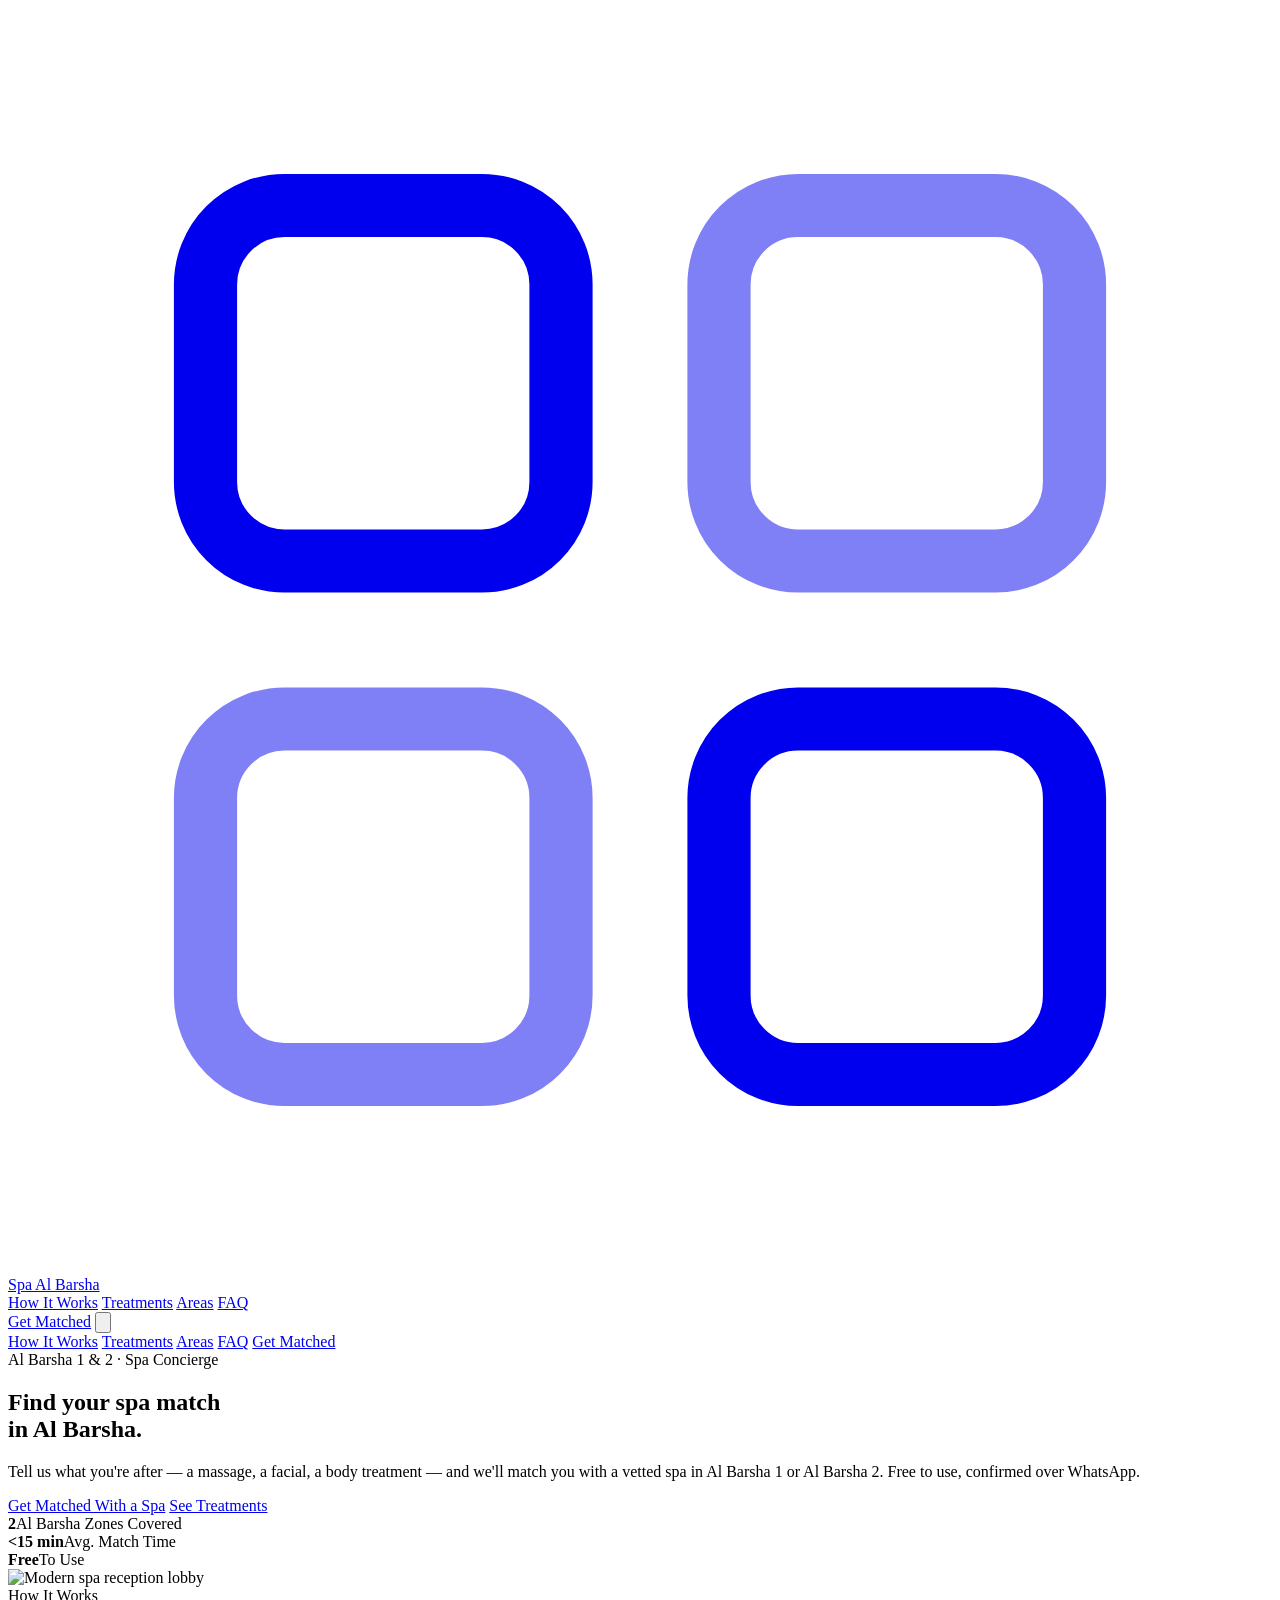
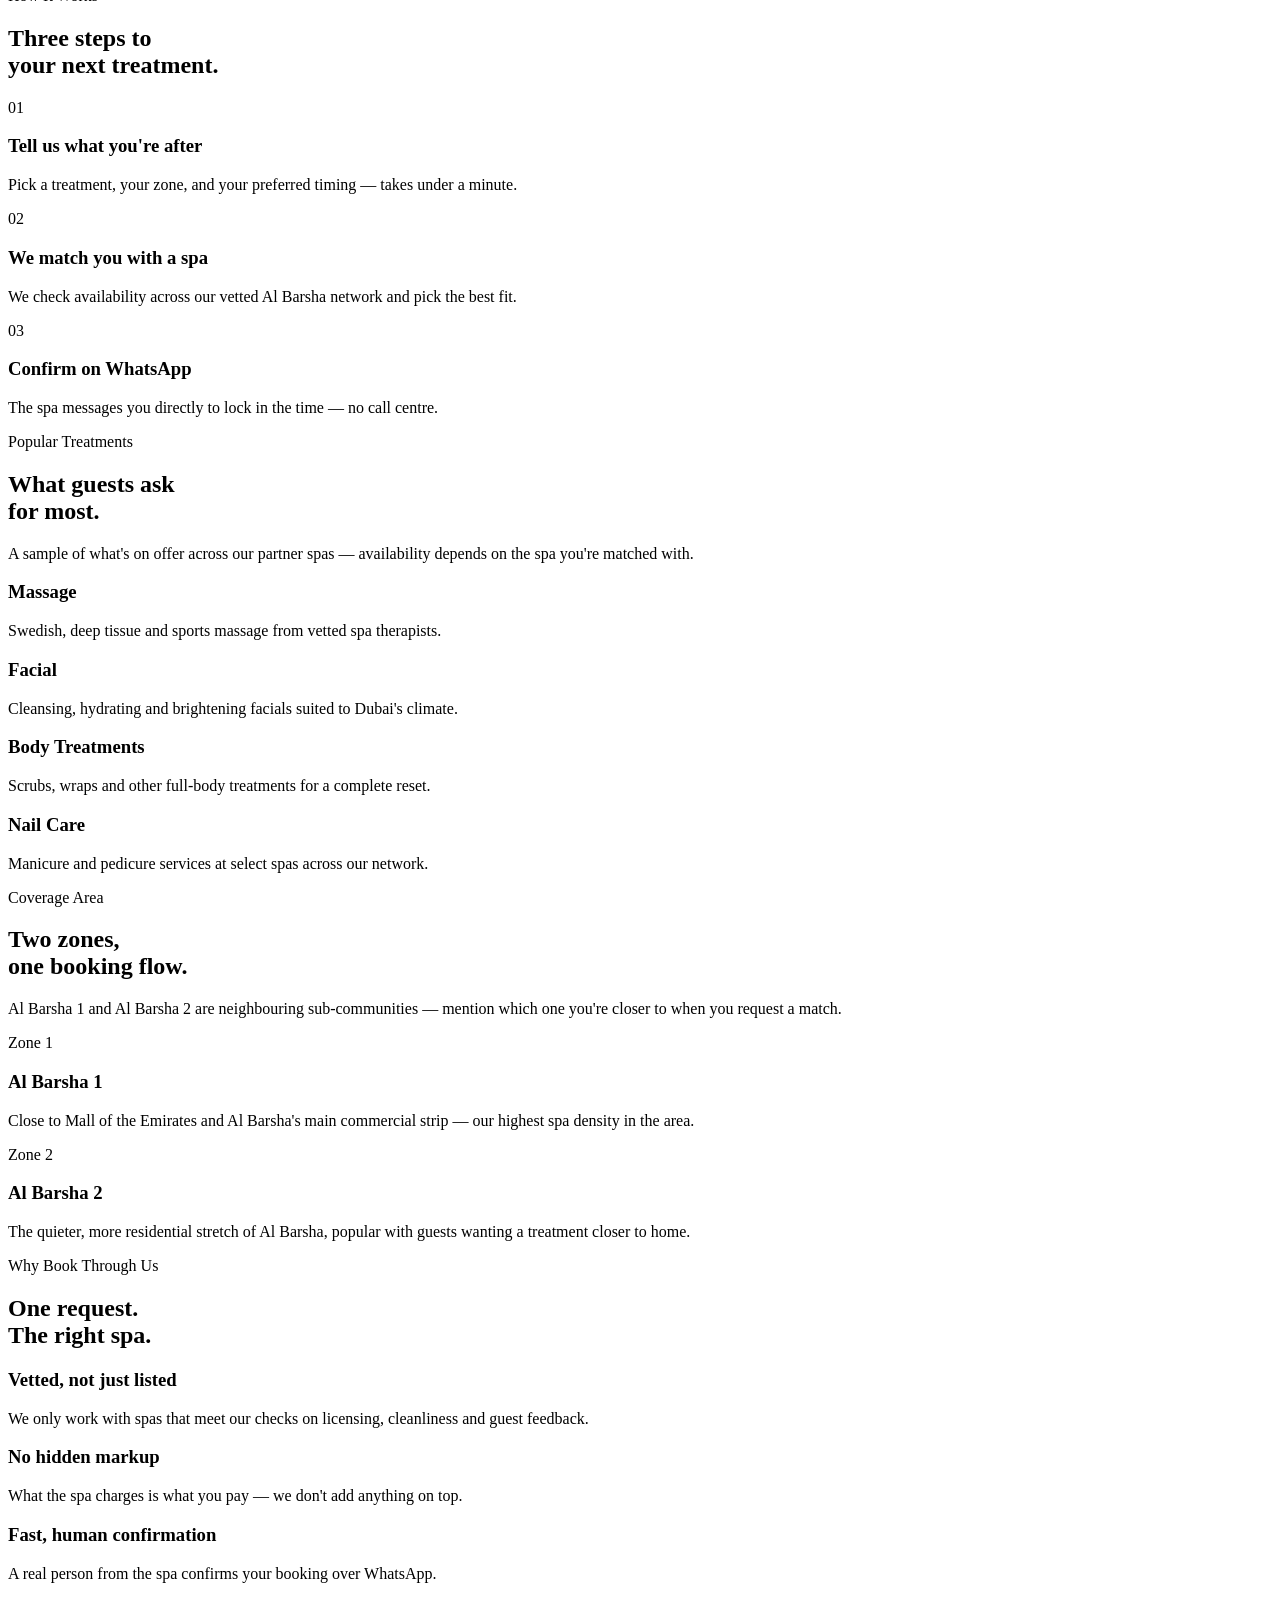
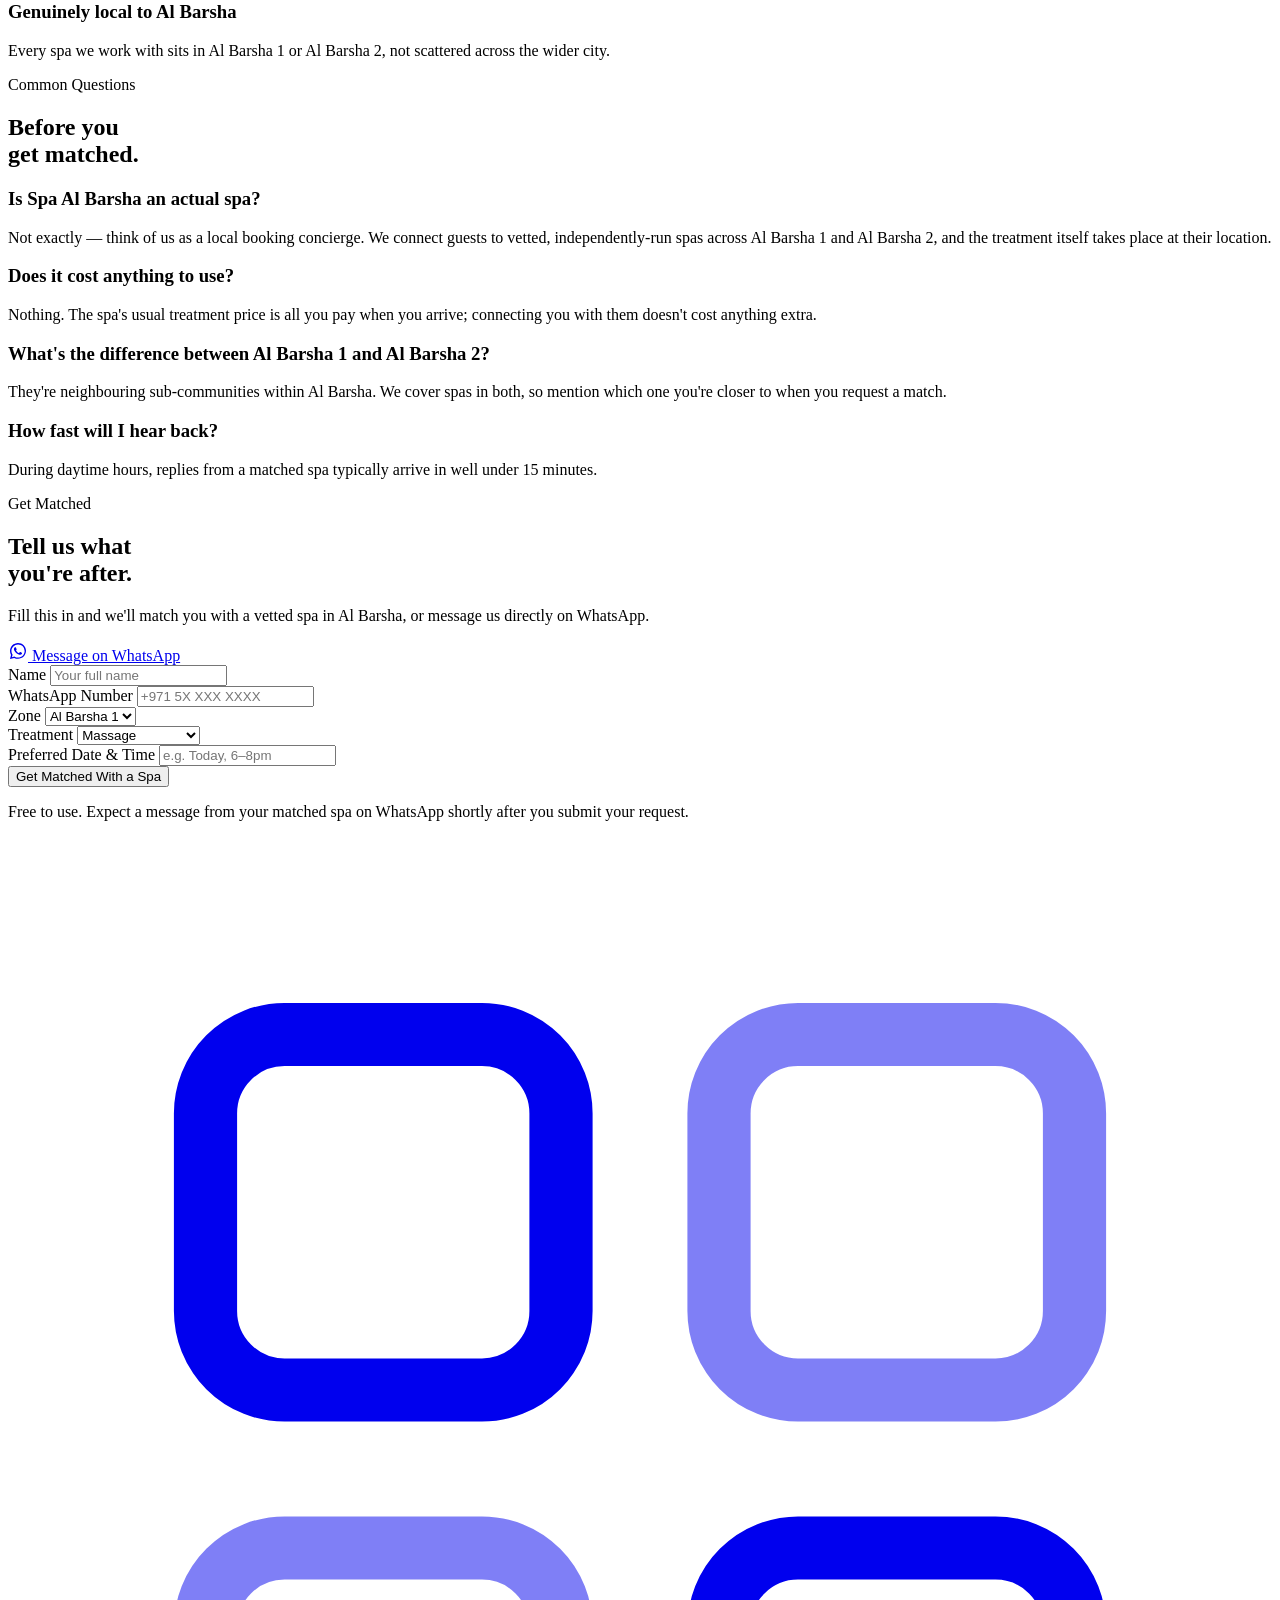
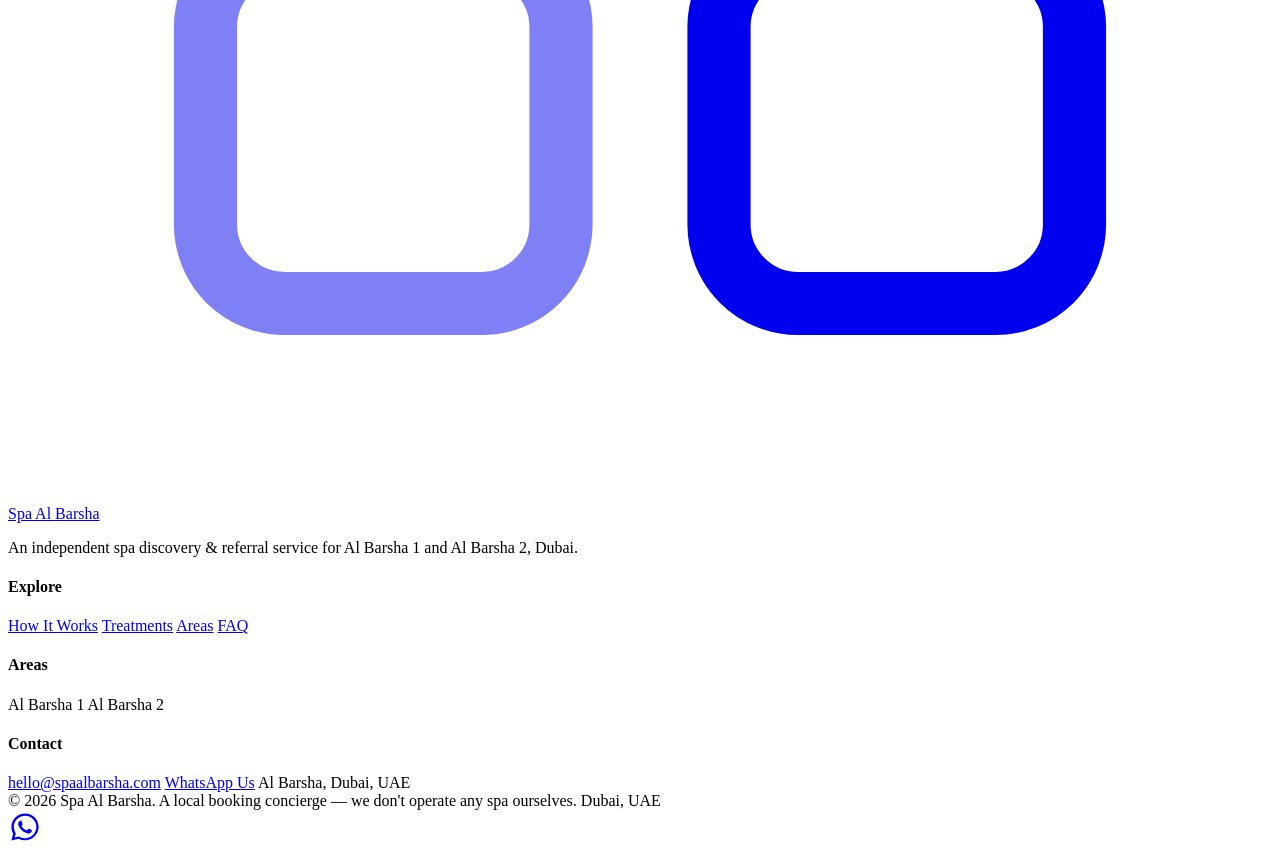
==== index.html @ e67eec17 "Add files via upload" ====
<!DOCTYPE html>
<html lang="en">
<head>
<meta charset="UTF-8">
<meta name="viewport" content="width=device-width, initial-scale=1.0">
<title>Spa Al Barsha — Find & Book Top-Rated Spas in Al Barsha 1 & 2, Dubai</title>
<meta name="description" content="Compare vetted spas in Al Barsha 1 and Al Barsha 2 and get matched with the right massage, facial or wellness treatment in minutes. Free to use, confirmed on WhatsApp.">
<meta name="keywords" content="spa Al Barsha, spa Al Barsha 1, spa Al Barsha 2, massage Al Barsha, spa near me Al Barsha, facial Al Barsha">
<meta name="robots" content="index, follow, max-image-preview:large, max-snippet:-1, max-video-preview:-1">
<link rel="canonical" href="https://www.spaalbarsha.com/">

<meta name="google-site-verification" content="REPLACE_WITH_YOUR_GSC_CODE">
<meta name="msvalidate.01" content="REPLACE_WITH_YOUR_BING_CODE">

<meta property="og:type" content="website">
<meta property="og:site_name" content="Spa Al Barsha">
<meta property="og:title" content="Spa Al Barsha — Find & Book Top-Rated Spas in Al Barsha 1 & 2, Dubai">
<meta property="og:description" content="Tell us what you're after and we'll match you with a vetted spa in Al Barsha 1 or Al Barsha 2 — confirmed over WhatsApp.">
<meta property="og:image" content="https://images.unsplash.com/photo-1758448721205-8465cebc26af?w=1200&q=80&auto=format&fit=crop">
<meta property="og:image:width" content="1200">
<meta property="og:image:height" content="800">
<meta property="og:image:alt" content="Modern spa reception lobby">
<meta property="og:url" content="https://www.spaalbarsha.com/">
<meta property="og:locale" content="en_AE">

<meta name="twitter:card" content="summary_large_image">
<meta name="twitter:title" content="Spa Al Barsha — Find & Book Top-Rated Spas in Al Barsha 1 & 2, Dubai">
<meta name="twitter:description" content="Get matched with a vetted spa in Al Barsha in minutes, confirmed on WhatsApp.">
<meta name="twitter:image" content="https://images.unsplash.com/photo-1758448721205-8465cebc26af?w=1200&q=80&auto=format&fit=crop">

<link rel="preconnect" href="https://fonts.googleapis.com">
<link rel="preconnect" href="https://fonts.gstatic.com" crossorigin>
<link rel="preconnect" href="https://images.unsplash.com">
<link href="https://fonts.googleapis.com/css2?family=Sora:wght@500;600;700&family=Work+Sans:wght@400;500;600;700&display=swap" rel="stylesheet">

<script type="application/ld+json">
{
  "@context": "https://schema.org",
  "@type": "LocalBusiness",
  "name": "Spa Al Barsha",
  "description": "Independent spa discovery and referral service matching guests with vetted spas and wellness centres in Al Barsha 1 and Al Barsha 2, Dubai. Not a spa itself and has no single physical treatment location.",
  "url": "https://www.spaalbarsha.com/",
  "image": "https://images.unsplash.com/photo-1758448721205-8465cebc26af?w=1200&q=80&auto=format&fit=crop",
  "email": "hello@spaalbarsha.com",
  "telephone": "+971-5X-XXX-RRRR",
  "areaServed": [
    {"@type": "Place", "name": "Al Barsha 1"},
    {"@type": "Place", "name": "Al Barsha 2"}
  ],
  "priceRange": "Free service"
}
</script>

<script type="application/ld+json">
{
  "@context": "https://schema.org",
  "@type": "Service",
  "serviceType": "Spa matching service",
  "provider": {"@type": "LocalBusiness", "name": "Spa Al Barsha"},
  "areaServed": {"@type": "Place", "name": "Al Barsha, Dubai, UAE"},
  "hasOfferCatalog": {
    "@type": "OfferCatalog",
    "name": "Al Barsha Spa Treatments",
    "itemListElement": [
      {"@type": "Offer", "itemOffered": {"@type": "Service", "name": "Massage", "description": "Swedish, deep tissue and sports massage at vetted Al Barsha spas."}},
      {"@type": "Offer", "itemOffered": {"@type": "Service", "name": "Facial", "description": "Cleansing, hydrating and brightening facials at vetted Al Barsha spas."}},
      {"@type": "Offer", "itemOffered": {"@type": "Service", "name": "Body Treatments", "description": "Scrubs, wraps and other body treatments at vetted Al Barsha spas."}},
      {"@type": "Offer", "itemOffered": {"@type": "Service", "name": "Nail Care", "description": "Manicure and pedicure services at select Al Barsha spas."}}
    ]
  }
}
</script>

<script type="application/ld+json">
{
  "@context": "https://schema.org",
  "@type": "FAQPage",
  "mainEntity": [
    {"@type": "Question", "name": "Is Spa Al Barsha an actual spa?", "acceptedAnswer": {"@type": "Answer", "text": "Not exactly — think of us as a local booking concierge. We connect guests to vetted, independently-run spas across Al Barsha 1 and Al Barsha 2, and the treatment itself takes place at their location."}},
    {"@type": "Question", "name": "Does it cost anything to use?", "acceptedAnswer": {"@type": "Answer", "text": "Nothing. The spa's usual treatment price is all you pay when you arrive; connecting you with them doesn't cost anything extra."}},
    {"@type": "Question", "name": "What's the difference between Al Barsha 1 and Al Barsha 2?", "acceptedAnswer": {"@type": "Answer", "text": "They're neighbouring sub-communities within Al Barsha. We cover spas in both, so mention which one you're closer to when you request a match."}},
    {"@type": "Question", "name": "How fast will I hear back?", "acceptedAnswer": {"@type": "Answer", "text": "During daytime hours, replies from a matched spa typically arrive in well under 15 minutes."}}
  ]
}
</script>

<link rel="stylesheet" href="style.css">
</head>
<body>

<nav class="nav">
  <div class="nav-inner">
    <a href="#top" class="brand">
      <svg class="brand-mark" viewBox="0 0 32 32" fill="none" xmlns="http://www.w3.org/2000/svg" aria-hidden="true">
        <rect x="5" y="5" width="9" height="9" rx="2" stroke="currentColor" stroke-width="1.6"/>
        <rect x="18" y="5" width="9" height="9" rx="2" stroke="currentColor" stroke-width="1.6" opacity="0.5"/>
        <rect x="5" y="18" width="9" height="9" rx="2" stroke="currentColor" stroke-width="1.6" opacity="0.5"/>
        <rect x="18" y="18" width="9" height="9" rx="2" stroke="currentColor" stroke-width="1.6"/>
      </svg>
      <span class="brand-word">Spa Al Barsha</span>
    </a>
    <div class="nav-links">
      <a href="#how-it-works">How It Works</a>
      <a href="#treatments">Treatments</a>
      <a href="#areas">Areas</a>
      <a href="#faq">FAQ</a>
    </div>
    <div class="nav-cta">
      <a class="btn btn-primary" href="#match">Get Matched</a>
      <button class="nav-burger" aria-label="Menu" aria-expanded="false">
        <svg viewBox="0 0 24 24" fill="none" stroke="currentColor" stroke-width="2" stroke-linecap="round">
          <line x1="3" y1="6" x2="21" y2="6"></line>
          <line x1="3" y1="12" x2="21" y2="12"></line>
          <line x1="3" y1="18" x2="21" y2="18"></line>
        </svg>
      </button>
    </div>
  </div>
  <div class="mobile-links">
    <a href="#how-it-works">How It Works</a>
    <a href="#treatments">Treatments</a>
    <a href="#areas">Areas</a>
    <a href="#faq">FAQ</a>
    <a href="#match">Get Matched</a>
  </div>
</nav>

<main id="top">

  <section class="hero">
    <div class="wrap hero-inner">
      <div class="eyebrow">Al Barsha 1 &amp; 2 · Spa Concierge</div>
      <h1>Find your spa match<br>in Al Barsha.</h1>
      <p>Tell us what you're after — a massage, a facial, a body treatment — and we'll match you with a vetted spa in Al Barsha 1 or Al Barsha 2. Free to use, confirmed over WhatsApp.</p>
      <div class="hero-actions">
        <a class="btn btn-primary" href="#match">Get Matched With a Spa</a>
        <a class="btn btn-ghost" href="#treatments">See Treatments</a>
      </div>
      <div class="hero-trust">
        <div class="hero-trust-item"><b>2</b><span>Al Barsha Zones Covered</span></div>
        <div class="hero-trust-item"><b>&lt;15 min</b><span>Avg. Match Time</span></div>
        <div class="hero-trust-item"><b>Free</b><span>To Use</span></div>
      </div>
    </div>
    <div class="hero-media">
      <img src="https://images.unsplash.com/photo-1758448721205-8465cebc26af?w=1000&q=75&auto=format&fit=crop" alt="Modern spa reception lobby" loading="eager">
    </div>
  </section>

  <section class="how" id="how-it-works">
    <div class="wrap">
      <div class="sec-head">
        <div class="eyebrow">How It Works</div>
        <h2>Three steps to<br>your next treatment.</h2>
      </div>
      <div class="how-grid">
        <div class="how-card">
          <span class="how-num">01</span>
          <h3>Tell us what you're after</h3>
          <p>Pick a treatment, your zone, and your preferred timing — takes under a minute.</p>
        </div>
        <div class="how-card">
          <span class="how-num">02</span>
          <h3>We match you with a spa</h3>
          <p>We check availability across our vetted Al Barsha network and pick the best fit.</p>
        </div>
        <div class="how-card">
          <span class="how-num">03</span>
          <h3>Confirm on WhatsApp</h3>
          <p>The spa messages you directly to lock in the time — no call centre.</p>
        </div>
      </div>
    </div>
  </section>

  <section class="treatments" id="treatments">
    <div class="wrap">
      <div class="sec-head">
        <div class="eyebrow">Popular Treatments</div>
        <h2>What guests ask<br>for most.</h2>
        <p>A sample of what's on offer across our partner spas — availability depends on the spa you're matched with.</p>
      </div>
      <div class="treatment-grid">
        <div class="treatment-card">
          <h3>Massage</h3>
          <p>Swedish, deep tissue and sports massage from vetted spa therapists.</p>
        </div>
        <div class="treatment-card">
          <h3>Facial</h3>
          <p>Cleansing, hydrating and brightening facials suited to Dubai's climate.</p>
        </div>
        <div class="treatment-card">
          <h3>Body Treatments</h3>
          <p>Scrubs, wraps and other full-body treatments for a complete reset.</p>
        </div>
        <div class="treatment-card">
          <h3>Nail Care</h3>
          <p>Manicure and pedicure services at select spas across our network.</p>
        </div>
      </div>
    </div>
  </section>

  <section class="areas" id="areas">
    <div class="wrap">
      <div class="sec-head">
        <div class="eyebrow">Coverage Area</div>
        <h2>Two zones,<br>one booking flow.</h2>
        <p>Al Barsha 1 and Al Barsha 2 are neighbouring sub-communities — mention which one you're closer to when you request a match.</p>
      </div>
      <div class="areas-grid">
        <div class="area-block">
          <span class="area-tag">Zone 1</span>
          <h3>Al Barsha 1</h3>
          <p>Close to Mall of the Emirates and Al Barsha's main commercial strip — our highest spa density in the area.</p>
        </div>
        <div class="area-block">
          <span class="area-tag">Zone 2</span>
          <h3>Al Barsha 2</h3>
          <p>The quieter, more residential stretch of Al Barsha, popular with guests wanting a treatment closer to home.</p>
        </div>
      </div>
    </div>
  </section>

  <section class="why">
    <div class="wrap why-grid">
      <div class="sec-head" style="margin-bottom:0;">
        <div class="eyebrow eyebrow-light">Why Book Through Us</div>
        <h2>One request.<br>The right spa.</h2>
      </div>
      <div class="why-list">
        <div class="why-item">
          <h3>Vetted, not just listed</h3>
          <p>We only work with spas that meet our checks on licensing, cleanliness and guest feedback.</p>
        </div>
        <div class="why-item">
          <h3>No hidden markup</h3>
          <p>What the spa charges is what you pay — we don't add anything on top.</p>
        </div>
        <div class="why-item">
          <h3>Fast, human confirmation</h3>
          <p>A real person from the spa confirms your booking over WhatsApp.</p>
        </div>
        <div class="why-item">
          <h3>Genuinely local to Al Barsha</h3>
          <p>Every spa we work with sits in Al Barsha 1 or Al Barsha 2, not scattered across the wider city.</p>
        </div>
      </div>
    </div>
  </section>

  <section class="faq" id="faq">
    <div class="wrap">
      <div class="sec-head">
        <div class="eyebrow">Common Questions</div>
        <h2>Before you<br>get matched.</h2>
      </div>
      <div class="faq-list">
        <div class="faq-item">
          <h3>Is Spa Al Barsha an actual spa?</h3>
          <p>Not exactly — think of us as a local booking concierge. We connect guests to vetted, independently-run spas across Al Barsha 1 and Al Barsha 2, and the treatment itself takes place at their location.</p>
        </div>
        <div class="faq-item">
          <h3>Does it cost anything to use?</h3>
          <p>Nothing. The spa's usual treatment price is all you pay when you arrive; connecting you with them doesn't cost anything extra.</p>
        </div>
        <div class="faq-item">
          <h3>What's the difference between Al Barsha 1 and Al Barsha 2?</h3>
          <p>They're neighbouring sub-communities within Al Barsha. We cover spas in both, so mention which one you're closer to when you request a match.</p>
        </div>
        <div class="faq-item">
          <h3>How fast will I hear back?</h3>
          <p>During daytime hours, replies from a matched spa typically arrive in well under 15 minutes.</p>
        </div>
      </div>
    </div>
  </section>

  <section class="match" id="match">
    <div class="wrap match-grid">
      <div class="match-copy">
        <div class="eyebrow eyebrow-light">Get Matched</div>
        <h2>Tell us what<br>you're after.</h2>
        <p>Fill this in and we'll match you with a vetted spa in Al Barsha, or message us directly on WhatsApp.</p>
        <a class="btn btn-whatsapp" href="https://wa.me/9715RRRRRRRR?text=Hi%2C%20I%27d%20like%20to%20be%20matched%20with%20a%20spa%20in%20Al%20Barsha" target="_blank" rel="noopener">
          <svg viewBox="0 0 32 32" width="20" height="20" fill="currentColor" aria-hidden="true"><path d="M16.004 3.2c-7.06 0-12.8 5.74-12.8 12.8 0 2.258.594 4.4 1.63 6.246L3.2 28.8l6.73-1.766a12.73 12.73 0 0 0 6.074 1.546h.006c7.06 0 12.8-5.74 12.8-12.8s-5.74-12.58-12.806-12.58Zm0 23.36a10.5 10.5 0 0 1-5.35-1.464l-.384-.228-3.994 1.048 1.066-3.894-.25-.4a10.53 10.53 0 0 1-1.612-5.622c0-5.834 4.746-10.58 10.586-10.58 2.828 0 5.486 1.102 7.486 3.104a10.51 10.51 0 0 1 3.098 7.484c0 5.834-4.746 10.552-10.646 10.552Zm5.802-7.906c-.318-.16-1.882-.928-2.174-1.034-.292-.108-.504-.16-.716.16-.212.318-.822 1.034-1.008 1.246-.186.212-.372.238-.69.08-.318-.16-1.344-.496-2.56-1.578-.946-.844-1.586-1.886-1.772-2.204-.186-.318-.02-.49.14-.65.144-.144.318-.372.478-.558.16-.186.212-.318.318-.53.106-.212.052-.398-.026-.558-.08-.16-.716-1.726-.982-2.364-.258-.622-.522-.538-.716-.548l-.61-.01c-.212 0-.558.08-.85.398-.292.318-1.114 1.088-1.114 2.652s1.14 3.076 1.298 3.288c.16.212 2.244 3.428 5.436 4.806.76.328 1.352.524 1.814.67.762.242 1.456.208 2.004.126.612-.092 1.882-.77 2.148-1.512.266-.742.266-1.378.186-1.512-.078-.134-.29-.212-.608-.372Z"/></svg>
          Message on WhatsApp
        </a>
      </div>

      <form class="match-form" action="https://formsubmit.co/hello@spaalbarsha.com" method="POST">
        <input type="hidden" name="_subject" value="New spa match request — Spa Al Barsha">
        <input type="hidden" name="_template" value="table">
        <input type="hidden" name="_captcha" value="false">
        <input type="text" name="_honey" style="display:none" tabindex="-1" autocomplete="off">

        <div class="form-row">
          <label for="name">Name</label>
          <input type="text" id="name" name="Name" placeholder="Your full name" required>
        </div>
        <div class="form-row">
          <label for="whatsapp">WhatsApp Number</label>
          <input type="tel" id="whatsapp" name="WhatsApp" placeholder="+971 5X XXX XXXX" required>
        </div>
        <div class="form-row">
          <label for="zone">Zone</label>
          <select id="zone" name="Zone">
            <option>Al Barsha 1</option>
            <option>Al Barsha 2</option>
            <option>Not sure</option>
          </select>
        </div>
        <div class="form-row">
          <label for="treatment">Treatment</label>
          <select id="treatment" name="Treatment">
            <option>Massage</option>
            <option>Facial</option>
            <option>Body Treatments</option>
            <option>Nail Care</option>
            <option>Not sure yet</option>
          </select>
        </div>
        <div class="form-row">
          <label for="when">Preferred Date &amp; Time</label>
          <input type="text" id="when" name="Preferred Time" placeholder="e.g. Today, 6–8pm">
        </div>
        <button type="submit" class="btn btn-primary form-submit">Get Matched With a Spa</button>
        <p class="form-note">Free to use. Expect a message from your matched spa on WhatsApp shortly after you submit your request.</p>
      </form>
    </div>
  </section>

</main>

<footer>
  <div class="wrap">
    <div class="footer-top">
      <div class="footer-brand">
        <a href="#top" class="brand">
          <svg class="brand-mark" viewBox="0 0 32 32" fill="none" xmlns="http://www.w3.org/2000/svg" aria-hidden="true">
            <rect x="5" y="5" width="9" height="9" rx="2" stroke="currentColor" stroke-width="1.6"/>
            <rect x="18" y="5" width="9" height="9" rx="2" stroke="currentColor" stroke-width="1.6" opacity="0.5"/>
            <rect x="5" y="18" width="9" height="9" rx="2" stroke="currentColor" stroke-width="1.6" opacity="0.5"/>
            <rect x="18" y="18" width="9" height="9" rx="2" stroke="currentColor" stroke-width="1.6"/>
          </svg>
          <span class="brand-word">Spa Al Barsha</span>
        </a>
        <p>An independent spa discovery &amp; referral service for Al Barsha 1 and Al Barsha 2, Dubai.</p>
      </div>
      <div class="footer-cols">
        <div class="footer-col">
          <h4>Explore</h4>
          <a href="#how-it-works">How It Works</a>
          <a href="#treatments">Treatments</a>
          <a href="#areas">Areas</a>
          <a href="#faq">FAQ</a>
        </div>
        <div class="footer-col">
          <h4>Areas</h4>
          <span>Al Barsha 1</span>
          <span>Al Barsha 2</span>
        </div>
        <div class="footer-col">
          <h4>Contact</h4>
          <a href="mailto:hello@spaalbarsha.com">hello@spaalbarsha.com</a>
          <a href="https://wa.me/9715RRRRRRRR" target="_blank" rel="noopener">WhatsApp Us</a>
          <span>Al Barsha, Dubai, UAE</span>
        </div>
      </div>
    </div>
    <div class="footer-bottom">
      <span>© 2026 Spa Al Barsha. A local booking concierge — we don't operate any spa ourselves.</span>
      <span>Dubai, UAE</span>
    </div>
  </div>
</footer>

<a href="https://wa.me/9715RRRRRRRR?text=Hi%2C%20I%27d%20like%20to%20be%20matched%20with%20a%20spa%20in%20Al%20Barsha" class="whatsapp-float" target="_blank" rel="noopener" aria-label="Chat with Spa Al Barsha on WhatsApp">
  <svg viewBox="0 0 32 32" width="34" height="34" fill="currentColor" aria-hidden="true"><path d="M16.004 3.2c-7.06 0-12.8 5.74-12.8 12.8 0 2.258.594 4.4 1.63 6.246L3.2 28.8l6.73-1.766a12.73 12.73 0 0 0 6.074 1.546h.006c7.06 0 12.8-5.74 12.8-12.8s-5.74-12.58-12.806-12.58Zm0 23.36a10.5 10.5 0 0 1-5.35-1.464l-.384-.228-3.994 1.048 1.066-3.894-.25-.4a10.53 10.53 0 0 1-1.612-5.622c0-5.834 4.746-10.58 10.586-10.58 2.828 0 5.486 1.102 7.486 3.104a10.51 10.51 0 0 1 3.098 7.484c0 5.834-4.746 10.552-10.646 10.552Zm5.802-7.906c-.318-.16-1.882-.928-2.174-1.034-.292-.108-.504-.16-.716.16-.212.318-.822 1.034-1.008 1.246-.186.212-.372.238-.69.08-.318-.16-1.344-.496-2.56-1.578-.946-.844-1.586-1.886-1.772-2.204-.186-.318-.02-.49.14-.65.144-.144.318-.372.478-.558.16-.186.212-.318.318-.53.106-.212.052-.398-.026-.558-.08-.16-.716-1.726-.982-2.364-.258-.622-.522-.538-.716-.548l-.61-.01c-.212 0-.558.08-.85.398-.292.318-1.114 1.088-1.114 2.652s1.14 3.076 1.298 3.288c.16.212 2.244 3.428 5.436 4.806.76.328 1.352.524 1.814.67.762.242 1.456.208 2.004.126.612-.092 1.882-.77 2.148-1.512.266-.742.266-1.378.186-1.512-.078-.134-.29-.212-.608-.372Z"/></svg>
</a>

<script src="script.js"></script>
</body>
</html>
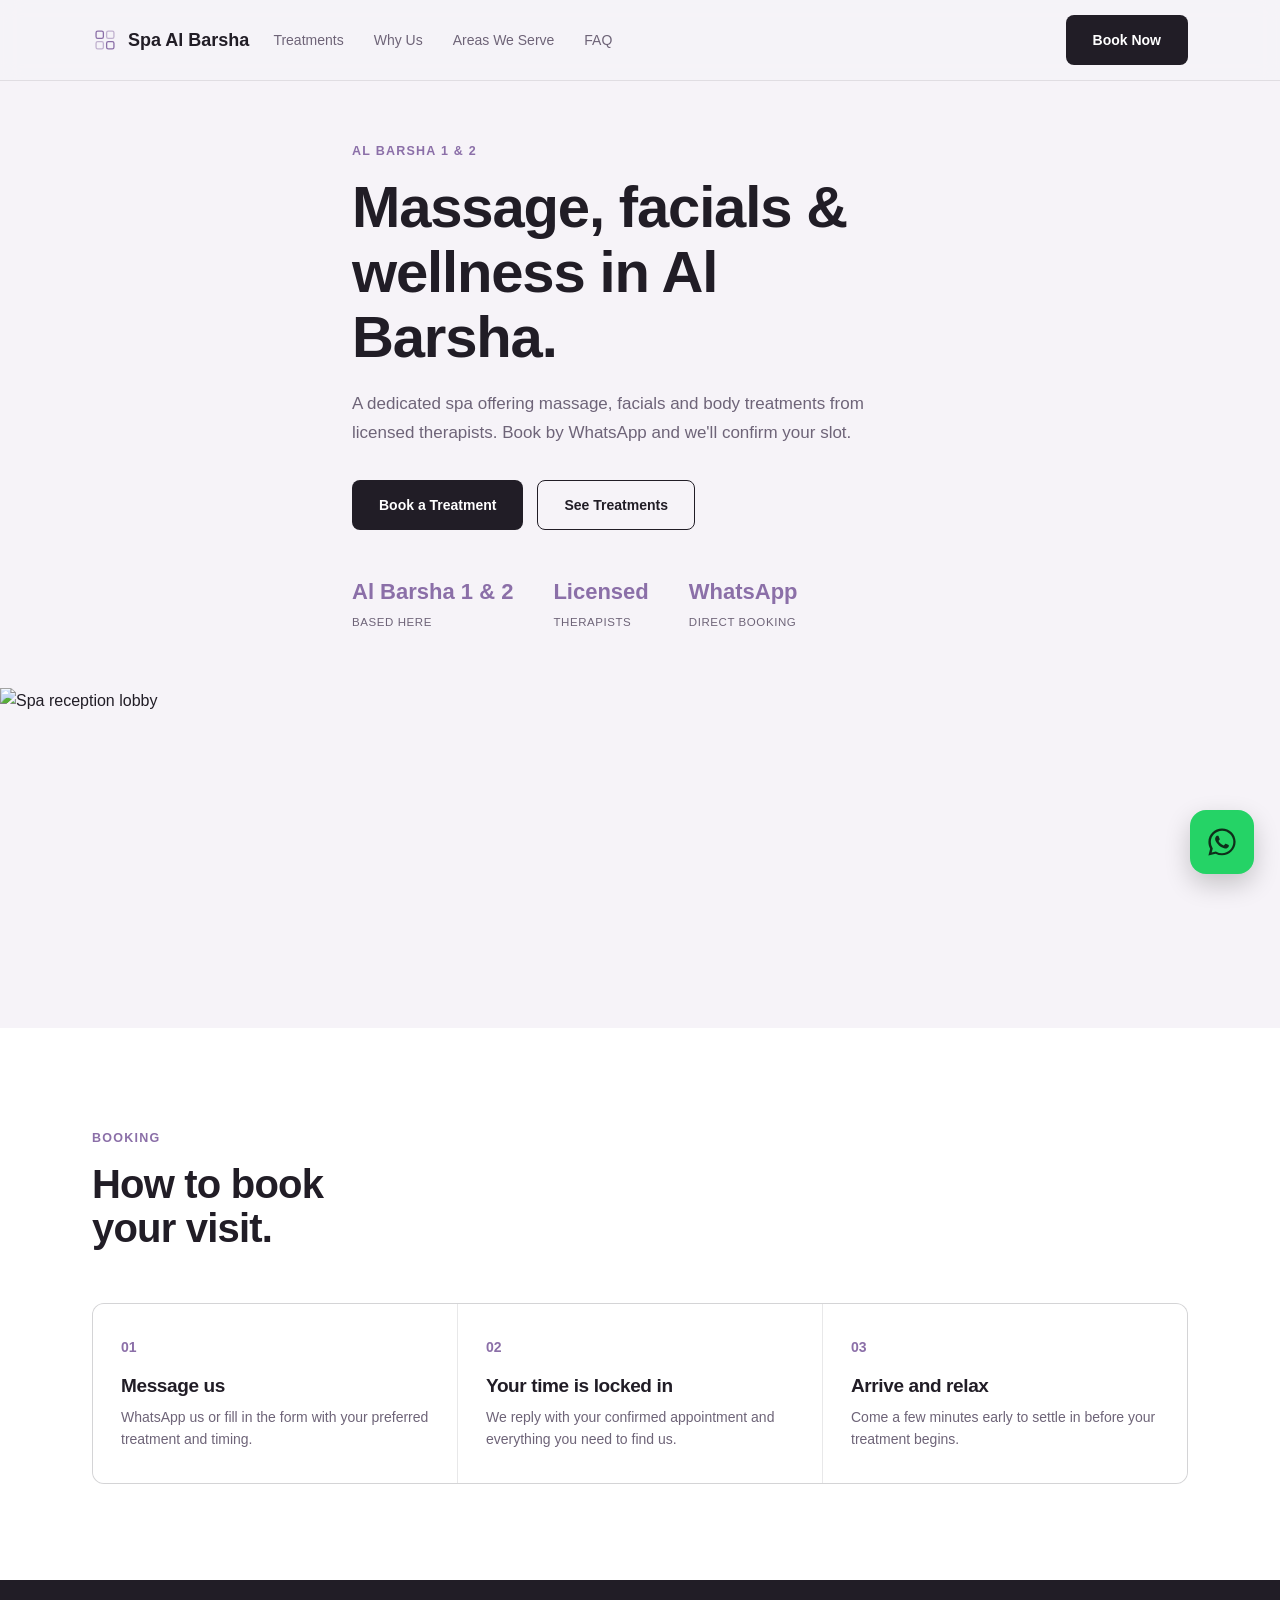
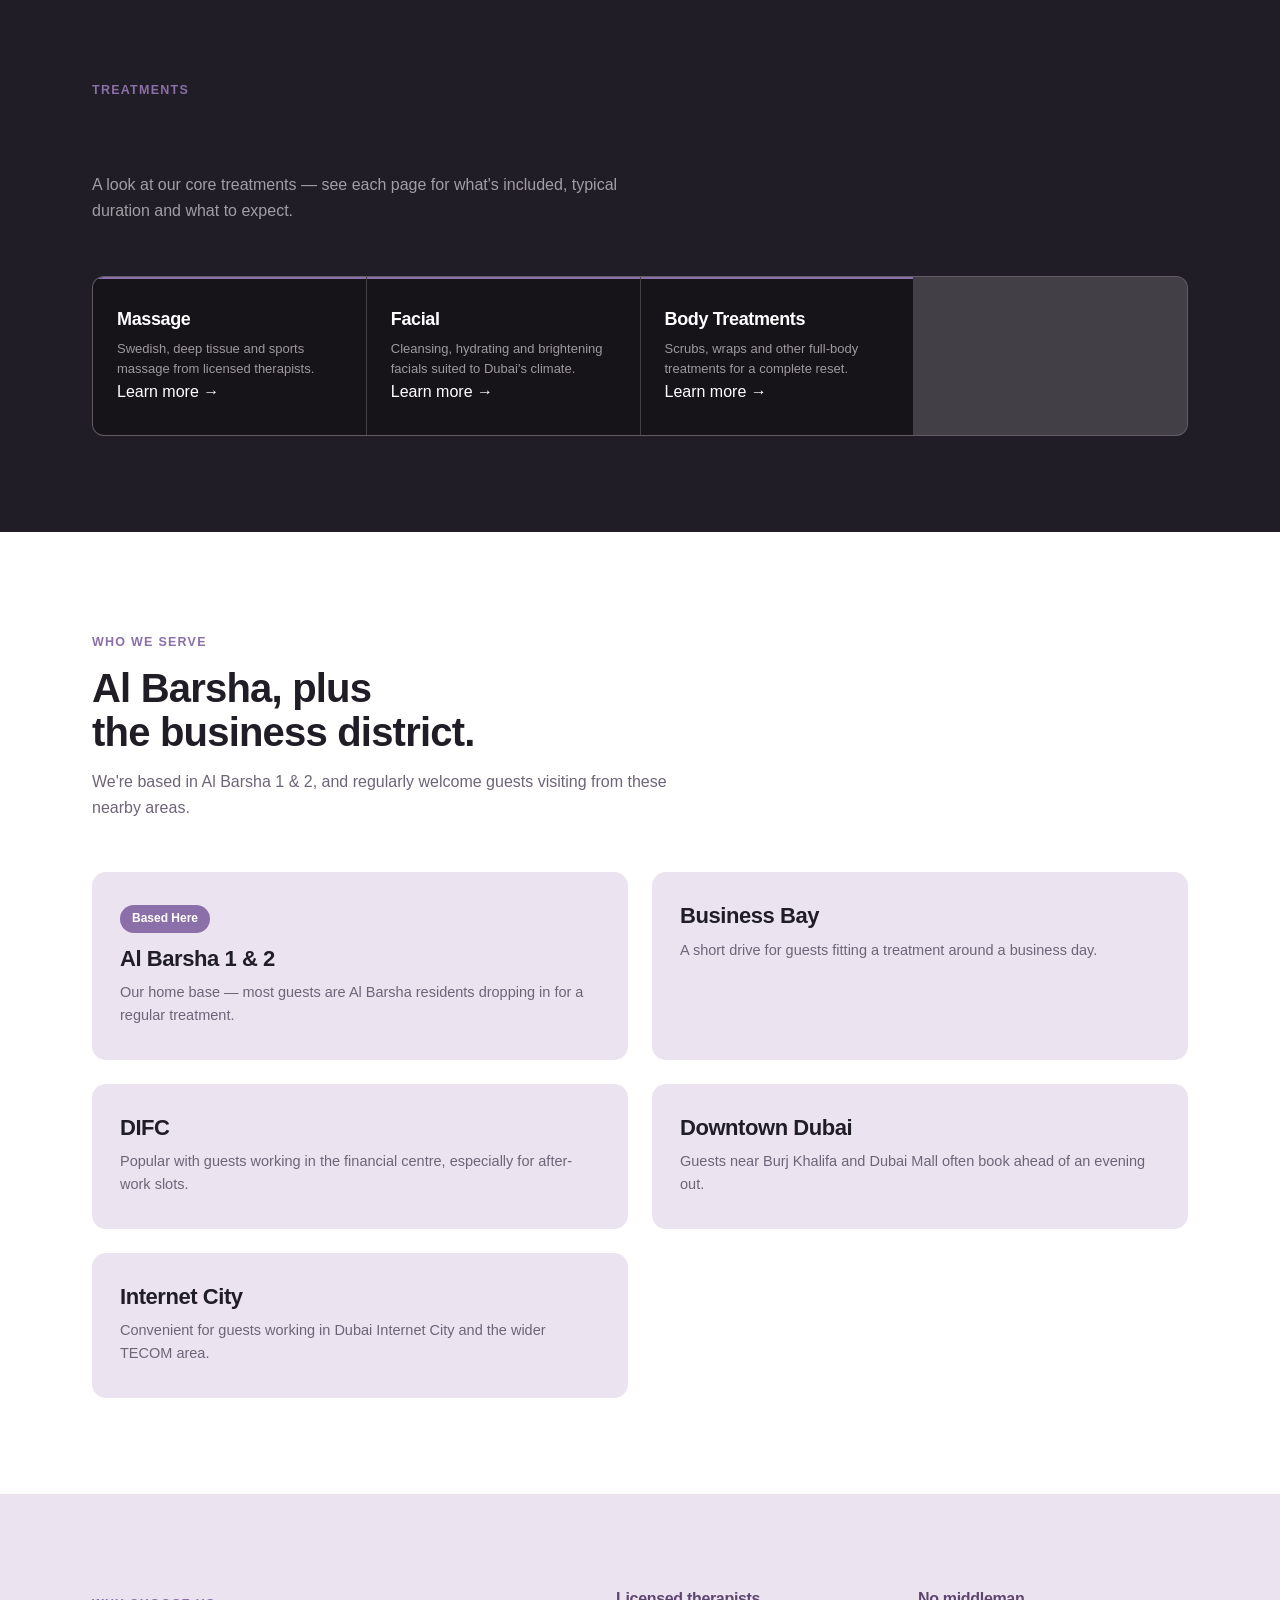
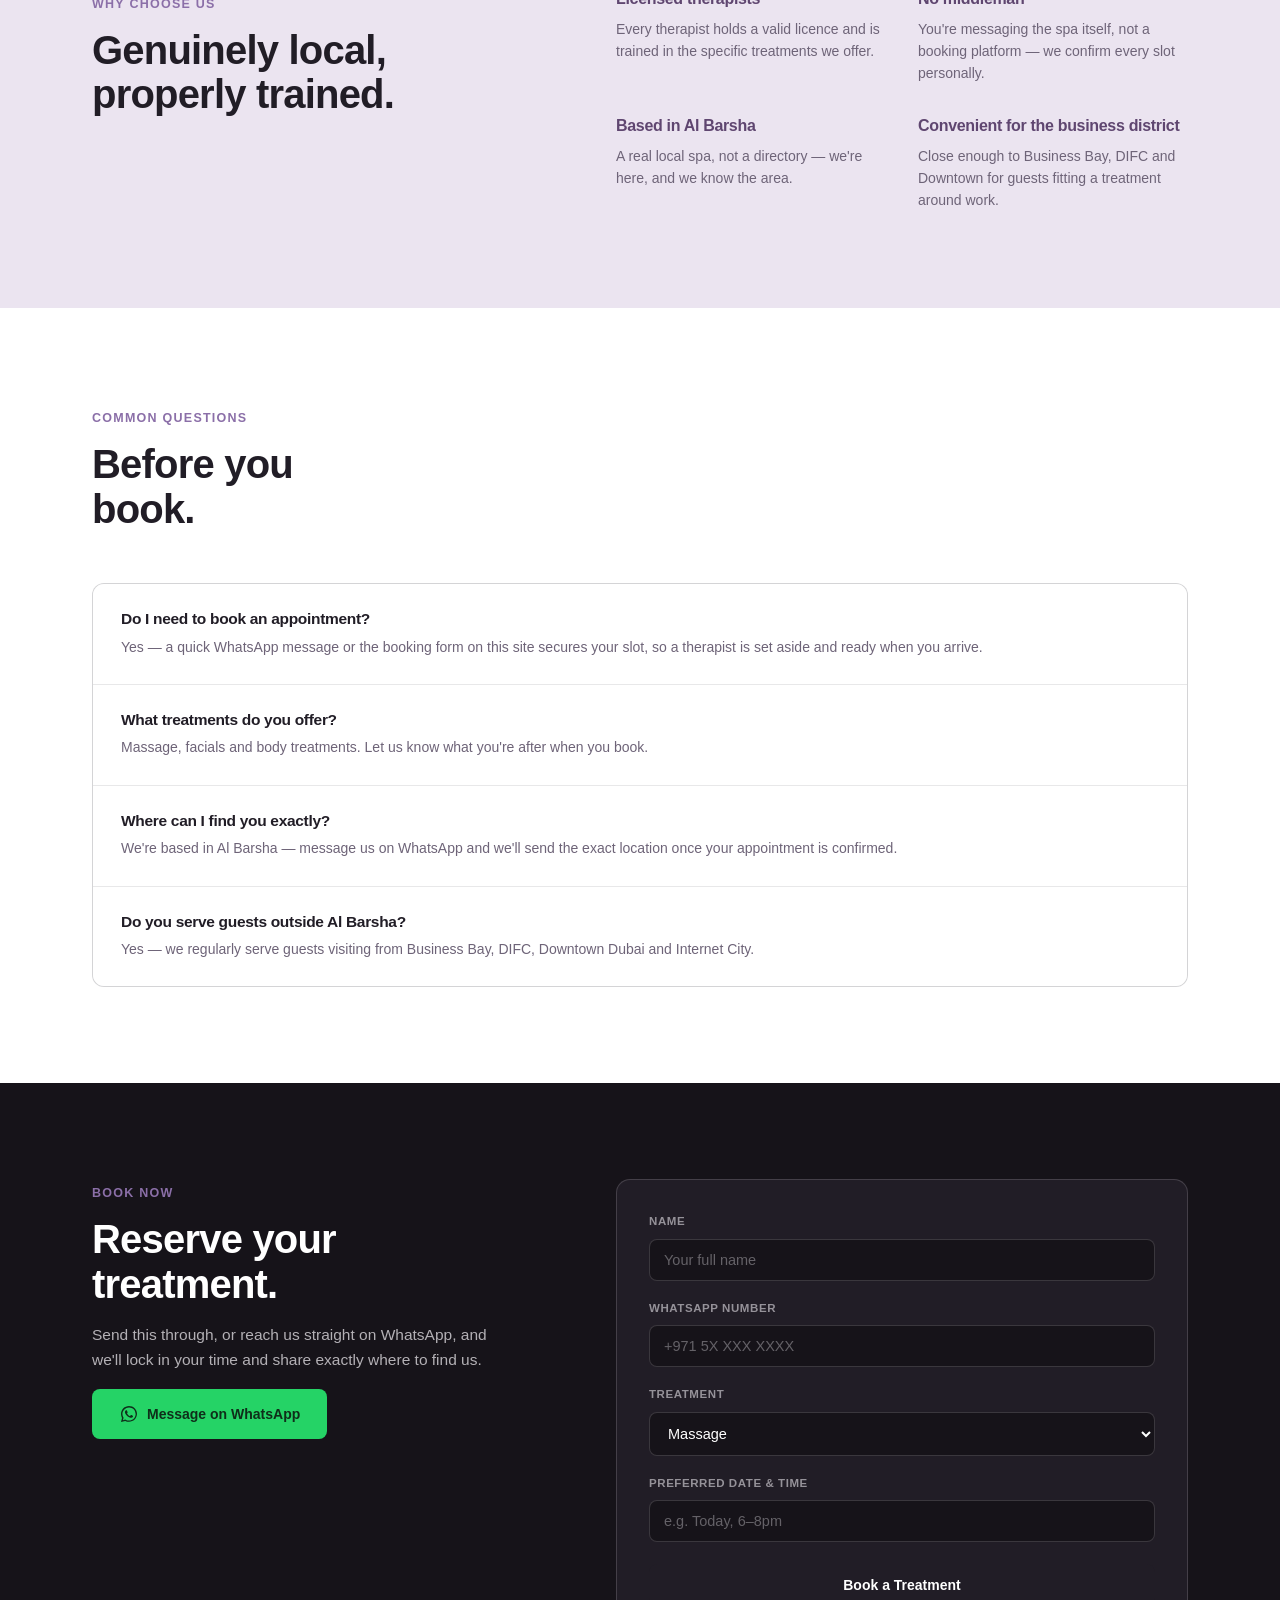
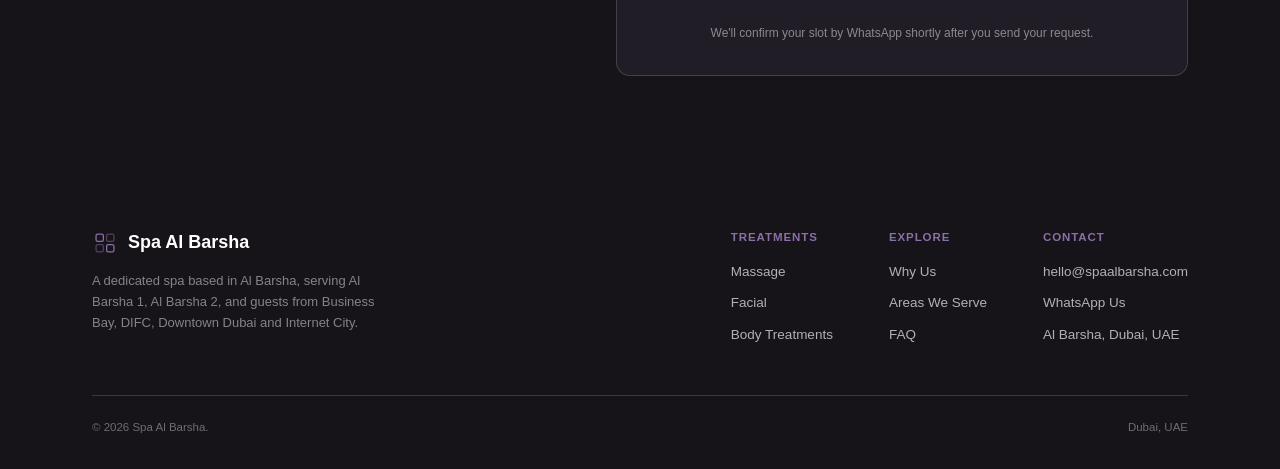
==== commit 7e7da842: "Add files via upload" ====
--- a/index.html
+++ b/index.html
@@ -3,9 +3,9 @@
 <head>
 <meta charset="UTF-8">
 <meta name="viewport" content="width=device-width, initial-scale=1.0">
-<title>Spa Al Barsha — Find & Book Top-Rated Spas in Al Barsha 1 & 2, Dubai</title>
-<meta name="description" content="Compare vetted spas in Al Barsha 1 and Al Barsha 2 and get matched with the right massage, facial or wellness treatment in minutes. Free to use, confirmed on WhatsApp.">
-<meta name="keywords" content="spa Al Barsha, spa Al Barsha 1, spa Al Barsha 2, massage Al Barsha, spa near me Al Barsha, facial Al Barsha">
+<title>Spa Al Barsha — Massage, Facial & Wellness Treatments in Al Barsha, Dubai</title>
+<meta name="description" content="A dedicated spa in Al Barsha offering massage, facials and body treatments. Licensed therapists, book by WhatsApp. Also serving Business Bay, DIFC, Downtown and Internet City guests.">
+<meta name="keywords" content="spa Al Barsha 1, spa Al Barsha 2, massage Al Barsha, facial Al Barsha, spa Business Bay, spa DIFC, spa Downtown Dubai">
 <meta name="robots" content="index, follow, max-image-preview:large, max-snippet:-1, max-video-preview:-1">
 <link rel="canonical" href="https://www.spaalbarsha.com/">
 
@@ -14,8 +14,8 @@
 
 <meta property="og:type" content="website">
 <meta property="og:site_name" content="Spa Al Barsha">
-<meta property="og:title" content="Spa Al Barsha — Find & Book Top-Rated Spas in Al Barsha 1 & 2, Dubai">
-<meta property="og:description" content="Tell us what you're after and we'll match you with a vetted spa in Al Barsha 1 or Al Barsha 2 — confirmed over WhatsApp.">
+<meta property="og:title" content="Spa Al Barsha — Massage, Facial & Wellness Treatments in Al Barsha, Dubai">
+<meta property="og:description" content="Massage, facials and body treatments from licensed therapists in Al Barsha. Book by WhatsApp.">
 <meta property="og:image" content="https://images.unsplash.com/photo-1758448721205-8465cebc26af?w=1200&q=80&auto=format&fit=crop">
 <meta property="og:image:width" content="1200">
 <meta property="og:image:height" content="800">
@@ -24,50 +24,39 @@
 <meta property="og:locale" content="en_AE">
 
 <meta name="twitter:card" content="summary_large_image">
-<meta name="twitter:title" content="Spa Al Barsha — Find & Book Top-Rated Spas in Al Barsha 1 & 2, Dubai">
-<meta name="twitter:description" content="Get matched with a vetted spa in Al Barsha in minutes, confirmed on WhatsApp.">
+<meta name="twitter:title" content="Spa Al Barsha — Massage, Facial & Wellness Treatments in Al Barsha, Dubai">
+<meta name="twitter:description" content="Massage, facials and body treatments from licensed therapists in Al Barsha.">
 <meta name="twitter:image" content="https://images.unsplash.com/photo-1758448721205-8465cebc26af?w=1200&q=80&auto=format&fit=crop">
 
 <link rel="preconnect" href="https://fonts.googleapis.com">
 <link rel="preconnect" href="https://fonts.gstatic.com" crossorigin>
 <link rel="preconnect" href="https://images.unsplash.com">
-<link href="https://fonts.googleapis.com/css2?family=Sora:wght@500;600;700&family=Work+Sans:wght@400;500;600;700&display=swap" rel="stylesheet">
+<link href="https://fonts.googleapis.com/css2?family=Outfit:wght@500;600;700&family=Inter:wght@400;500;600;700&display=swap" rel="stylesheet">
 
 <script type="application/ld+json">
 {
   "@context": "https://schema.org",
-  "@type": "LocalBusiness",
+  "@type": "DaySpa",
   "name": "Spa Al Barsha",
-  "description": "Independent spa discovery and referral service matching guests with vetted spas and wellness centres in Al Barsha 1 and Al Barsha 2, Dubai. Not a spa itself and has no single physical treatment location.",
+  "description": "A spa in Al Barsha offering massage, facials and body treatments from licensed therapists. Also serving guests in Business Bay, DIFC, Downtown Dubai and Internet City.",
   "url": "https://www.spaalbarsha.com/",
   "image": "https://images.unsplash.com/photo-1758448721205-8465cebc26af?w=1200&q=80&auto=format&fit=crop",
   "email": "hello@spaalbarsha.com",
   "telephone": "+971-5X-XXX-RRRR",
+  "address": {
+    "@type": "PostalAddress",
+    "addressLocality": "Al Barsha",
+    "addressRegion": "Dubai",
+    "addressCountry": "AE"
+  },
   "areaServed": [
     {"@type": "Place", "name": "Al Barsha 1"},
-    {"@type": "Place", "name": "Al Barsha 2"}
-  ],
-  "priceRange": "Free service"
-}
-</script>
-
-<script type="application/ld+json">
-{
-  "@context": "https://schema.org",
-  "@type": "Service",
-  "serviceType": "Spa matching service",
-  "provider": {"@type": "LocalBusiness", "name": "Spa Al Barsha"},
-  "areaServed": {"@type": "Place", "name": "Al Barsha, Dubai, UAE"},
-  "hasOfferCatalog": {
-    "@type": "OfferCatalog",
-    "name": "Al Barsha Spa Treatments",
-    "itemListElement": [
-      {"@type": "Offer", "itemOffered": {"@type": "Service", "name": "Massage", "description": "Swedish, deep tissue and sports massage at vetted Al Barsha spas."}},
-      {"@type": "Offer", "itemOffered": {"@type": "Service", "name": "Facial", "description": "Cleansing, hydrating and brightening facials at vetted Al Barsha spas."}},
-      {"@type": "Offer", "itemOffered": {"@type": "Service", "name": "Body Treatments", "description": "Scrubs, wraps and other body treatments at vetted Al Barsha spas."}},
-      {"@type": "Offer", "itemOffered": {"@type": "Service", "name": "Nail Care", "description": "Manicure and pedicure services at select Al Barsha spas."}}
-    ]
-  }
+    {"@type": "Place", "name": "Al Barsha 2"},
+    {"@type": "Place", "name": "Business Bay"},
+    {"@type": "Place", "name": "DIFC"},
+    {"@type": "Place", "name": "Downtown Dubai"},
+    {"@type": "Place", "name": "Internet City"}
+  ]
 }
 </script>
 
@@ -76,10 +65,10 @@
   "@context": "https://schema.org",
   "@type": "FAQPage",
   "mainEntity": [
-    {"@type": "Question", "name": "Is Spa Al Barsha an actual spa?", "acceptedAnswer": {"@type": "Answer", "text": "Not exactly — think of us as a local booking concierge. We connect guests to vetted, independently-run spas across Al Barsha 1 and Al Barsha 2, and the treatment itself takes place at their location."}},
-    {"@type": "Question", "name": "Does it cost anything to use?", "acceptedAnswer": {"@type": "Answer", "text": "Nothing. The spa's usual treatment price is all you pay when you arrive; connecting you with them doesn't cost anything extra."}},
-    {"@type": "Question", "name": "What's the difference between Al Barsha 1 and Al Barsha 2?", "acceptedAnswer": {"@type": "Answer", "text": "They're neighbouring sub-communities within Al Barsha. We cover spas in both, so mention which one you're closer to when you request a match."}},
-    {"@type": "Question", "name": "How fast will I hear back?", "acceptedAnswer": {"@type": "Answer", "text": "During daytime hours, replies from a matched spa typically arrive in well under 15 minutes."}}
+    {"@type": "Question", "name": "Do I need to book an appointment?", "acceptedAnswer": {"@type": "Answer", "text": "Yes — a quick WhatsApp message or the booking form on this site secures your slot, so a therapist is set aside and ready when you arrive."}},
+    {"@type": "Question", "name": "What treatments do you offer?", "acceptedAnswer": {"@type": "Answer", "text": "Massage, facials and body treatments. Let us know what you're after when you book."}},
+    {"@type": "Question", "name": "Where can I find you exactly?", "acceptedAnswer": {"@type": "Answer", "text": "We're based in Al Barsha — message us on WhatsApp and we'll send the exact location once your appointment is confirmed."}},
+    {"@type": "Question", "name": "Do you serve guests outside Al Barsha?", "acceptedAnswer": {"@type": "Answer", "text": "Yes — we regularly serve guests visiting from Business Bay, DIFC, Downtown Dubai and Internet City."}}
   ]
 }
 </script>
@@ -100,13 +89,13 @@
       <span class="brand-word">Spa Al Barsha</span>
     </a>
     <div class="nav-links">
-      <a href="#how-it-works">How It Works</a>
       <a href="#treatments">Treatments</a>
-      <a href="#areas">Areas</a>
+      <a href="#why">Why Us</a>
+      <a href="#areas">Areas We Serve</a>
       <a href="#faq">FAQ</a>
     </div>
     <div class="nav-cta">
-      <a class="btn btn-primary" href="#match">Get Matched</a>
+      <a class="btn btn-primary" href="#book">Book Now</a>
       <button class="nav-burger" aria-label="Menu" aria-expanded="false">
         <svg viewBox="0 0 24 24" fill="none" stroke="currentColor" stroke-width="2" stroke-linecap="round">
           <line x1="3" y1="6" x2="21" y2="6"></line>
@@ -117,11 +106,11 @@
     </div>
   </div>
   <div class="mobile-links">
-    <a href="#how-it-works">How It Works</a>
     <a href="#treatments">Treatments</a>
-    <a href="#areas">Areas</a>
+    <a href="#why">Why Us</a>
+    <a href="#areas">Areas We Serve</a>
     <a href="#faq">FAQ</a>
-    <a href="#match">Get Matched</a>
+    <a href="#book">Book Now</a>
   </div>
 </nav>
 
@@ -129,45 +118,45 @@
 
   <section class="hero">
     <div class="wrap hero-inner">
-      <div class="eyebrow">Al Barsha 1 &amp; 2 · Spa Concierge</div>
-      <h1>Find your spa match<br>in Al Barsha.</h1>
-      <p>Tell us what you're after — a massage, a facial, a body treatment — and we'll match you with a vetted spa in Al Barsha 1 or Al Barsha 2. Free to use, confirmed over WhatsApp.</p>
+      <div class="eyebrow">Al Barsha 1 &amp; 2</div>
+      <h1>Massage, facials &amp;<br>wellness in Al Barsha.</h1>
+      <p>A dedicated spa offering massage, facials and body treatments from licensed therapists. Book by WhatsApp and we'll confirm your slot.</p>
       <div class="hero-actions">
-        <a class="btn btn-primary" href="#match">Get Matched With a Spa</a>
+        <a class="btn btn-primary" href="#book">Book a Treatment</a>
         <a class="btn btn-ghost" href="#treatments">See Treatments</a>
       </div>
       <div class="hero-trust">
-        <div class="hero-trust-item"><b>2</b><span>Al Barsha Zones Covered</span></div>
-        <div class="hero-trust-item"><b>&lt;15 min</b><span>Avg. Match Time</span></div>
-        <div class="hero-trust-item"><b>Free</b><span>To Use</span></div>
+        <div class="hero-trust-item"><b>Al Barsha 1 &amp; 2</b><span>Based Here</span></div>
+        <div class="hero-trust-item"><b>Licensed</b><span>Therapists</span></div>
+        <div class="hero-trust-item"><b>WhatsApp</b><span>Direct Booking</span></div>
       </div>
     </div>
     <div class="hero-media">
-      <img src="https://images.unsplash.com/photo-1758448721205-8465cebc26af?w=1000&q=75&auto=format&fit=crop" alt="Modern spa reception lobby" loading="eager">
-    </div>
-  </section>
-
-  <section class="how" id="how-it-works">
+      <img src="https://images.unsplash.com/photo-1758448721205-8465cebc26af?w=1000&q=75&auto=format&fit=crop" alt="Spa reception lobby" loading="eager">
+    </div>
+  </section>
+
+  <section class="how">
     <div class="wrap">
       <div class="sec-head">
-        <div class="eyebrow">How It Works</div>
-        <h2>Three steps to<br>your next treatment.</h2>
+        <div class="eyebrow">Booking</div>
+        <h2>How to book<br>your visit.</h2>
       </div>
       <div class="how-grid">
         <div class="how-card">
           <span class="how-num">01</span>
-          <h3>Tell us what you're after</h3>
-          <p>Pick a treatment, your zone, and your preferred timing — takes under a minute.</p>
+          <h3>Message us</h3>
+          <p>WhatsApp us or fill in the form with your preferred treatment and timing.</p>
         </div>
         <div class="how-card">
           <span class="how-num">02</span>
-          <h3>We match you with a spa</h3>
-          <p>We check availability across our vetted Al Barsha network and pick the best fit.</p>
+          <h3>Your time is locked in</h3>
+          <p>We reply with your confirmed appointment and everything you need to find us.</p>
         </div>
         <div class="how-card">
           <span class="how-num">03</span>
-          <h3>Confirm on WhatsApp</h3>
-          <p>The spa messages you directly to lock in the time — no call centre.</p>
+          <h3>Arrive and relax</h3>
+          <p>Come a few minutes early to settle in before your treatment begins.</p>
         </div>
       </div>
     </div>
@@ -176,27 +165,26 @@
   <section class="treatments" id="treatments">
     <div class="wrap">
       <div class="sec-head">
-        <div class="eyebrow">Popular Treatments</div>
-        <h2>What guests ask<br>for most.</h2>
-        <p>A sample of what's on offer across our partner spas — availability depends on the spa you're matched with.</p>
+        <div class="eyebrow">Treatments</div>
+        <h2>What we offer.</h2>
+        <p>A look at our core treatments — see each page for what's included, typical duration and what to expect.</p>
       </div>
       <div class="treatment-grid">
-        <div class="treatment-card">
+        <a href="massage-al-barsha.html" class="treatment-card">
           <h3>Massage</h3>
-          <p>Swedish, deep tissue and sports massage from vetted spa therapists.</p>
-        </div>
-        <div class="treatment-card">
+          <p>Swedish, deep tissue and sports massage from licensed therapists.</p>
+          <span class="treatment-link">Learn more →</span>
+        </a>
+        <a href="facial-al-barsha.html" class="treatment-card">
           <h3>Facial</h3>
           <p>Cleansing, hydrating and brightening facials suited to Dubai's climate.</p>
-        </div>
-        <div class="treatment-card">
+          <span class="treatment-link">Learn more →</span>
+        </a>
+        <a href="body-treatments-al-barsha.html" class="treatment-card">
           <h3>Body Treatments</h3>
           <p>Scrubs, wraps and other full-body treatments for a complete reset.</p>
-        </div>
-        <div class="treatment-card">
-          <h3>Nail Care</h3>
-          <p>Manicure and pedicure services at select spas across our network.</p>
-        </div>
+          <span class="treatment-link">Learn more →</span>
+        </a>
       </div>
     </div>
   </section>
@@ -204,47 +192,58 @@
   <section class="areas" id="areas">
     <div class="wrap">
       <div class="sec-head">
-        <div class="eyebrow">Coverage Area</div>
-        <h2>Two zones,<br>one booking flow.</h2>
-        <p>Al Barsha 1 and Al Barsha 2 are neighbouring sub-communities — mention which one you're closer to when you request a match.</p>
+        <div class="eyebrow">Who We Serve</div>
+        <h2>Al Barsha, plus<br>the business district.</h2>
+        <p>We're based in Al Barsha 1 &amp; 2, and regularly welcome guests visiting from these nearby areas.</p>
       </div>
       <div class="areas-grid">
+        <div class="area-block area-block-primary">
+          <span class="area-tag">Based Here</span>
+          <h3>Al Barsha 1 &amp; 2</h3>
+          <p>Our home base — most guests are Al Barsha residents dropping in for a regular treatment.</p>
+        </div>
         <div class="area-block">
-          <span class="area-tag">Zone 1</span>
-          <h3>Al Barsha 1</h3>
-          <p>Close to Mall of the Emirates and Al Barsha's main commercial strip — our highest spa density in the area.</p>
+          <h3>Business Bay</h3>
+          <p>A short drive for guests fitting a treatment around a business day.</p>
         </div>
         <div class="area-block">
-          <span class="area-tag">Zone 2</span>
-          <h3>Al Barsha 2</h3>
-          <p>The quieter, more residential stretch of Al Barsha, popular with guests wanting a treatment closer to home.</p>
-        </div>
-      </div>
-    </div>
-  </section>
-
-  <section class="why">
+          <h3>DIFC</h3>
+          <p>Popular with guests working in the financial centre, especially for after-work slots.</p>
+        </div>
+        <div class="area-block">
+          <h3>Downtown Dubai</h3>
+          <p>Guests near Burj Khalifa and Dubai Mall often book ahead of an evening out.</p>
+        </div>
+        <div class="area-block">
+          <h3>Internet City</h3>
+          <p>Convenient for guests working in Dubai Internet City and the wider TECOM area.</p>
+        </div>
+      </div>
+    </div>
+  </section>
+
+  <section class="why" id="why">
     <div class="wrap why-grid">
       <div class="sec-head" style="margin-bottom:0;">
-        <div class="eyebrow eyebrow-light">Why Book Through Us</div>
-        <h2>One request.<br>The right spa.</h2>
+        <div class="eyebrow eyebrow-light">Why Choose Us</div>
+        <h2>Genuinely local,<br>properly trained.</h2>
       </div>
       <div class="why-list">
         <div class="why-item">
-          <h3>Vetted, not just listed</h3>
-          <p>We only work with spas that meet our checks on licensing, cleanliness and guest feedback.</p>
+          <h3>Licensed therapists</h3>
+          <p>Every therapist holds a valid licence and is trained in the specific treatments we offer.</p>
         </div>
         <div class="why-item">
-          <h3>No hidden markup</h3>
-          <p>What the spa charges is what you pay — we don't add anything on top.</p>
+          <h3>No middleman</h3>
+          <p>You're messaging the spa itself, not a booking platform — we confirm every slot personally.</p>
         </div>
         <div class="why-item">
-          <h3>Fast, human confirmation</h3>
-          <p>A real person from the spa confirms your booking over WhatsApp.</p>
+          <h3>Based in Al Barsha</h3>
+          <p>A real local spa, not a directory — we're here, and we know the area.</p>
         </div>
         <div class="why-item">
-          <h3>Genuinely local to Al Barsha</h3>
-          <p>Every spa we work with sits in Al Barsha 1 or Al Barsha 2, not scattered across the wider city.</p>
+          <h3>Convenient for the business district</h3>
+          <p>Close enough to Business Bay, DIFC and Downtown for guests fitting a treatment around work.</p>
         </div>
       </div>
     </div>
@@ -254,43 +253,43 @@
     <div class="wrap">
       <div class="sec-head">
         <div class="eyebrow">Common Questions</div>
-        <h2>Before you<br>get matched.</h2>
+        <h2>Before you<br>book.</h2>
       </div>
       <div class="faq-list">
         <div class="faq-item">
-          <h3>Is Spa Al Barsha an actual spa?</h3>
-          <p>Not exactly — think of us as a local booking concierge. We connect guests to vetted, independently-run spas across Al Barsha 1 and Al Barsha 2, and the treatment itself takes place at their location.</p>
+          <h3>Do I need to book an appointment?</h3>
+          <p>Yes — a quick WhatsApp message or the booking form on this site secures your slot, so a therapist is set aside and ready when you arrive.</p>
         </div>
         <div class="faq-item">
-          <h3>Does it cost anything to use?</h3>
-          <p>Nothing. The spa's usual treatment price is all you pay when you arrive; connecting you with them doesn't cost anything extra.</p>
+          <h3>What treatments do you offer?</h3>
+          <p>Massage, facials and body treatments. Let us know what you're after when you book.</p>
         </div>
         <div class="faq-item">
-          <h3>What's the difference between Al Barsha 1 and Al Barsha 2?</h3>
-          <p>They're neighbouring sub-communities within Al Barsha. We cover spas in both, so mention which one you're closer to when you request a match.</p>
+          <h3>Where can I find you exactly?</h3>
+          <p>We're based in Al Barsha — message us on WhatsApp and we'll send the exact location once your appointment is confirmed.</p>
         </div>
         <div class="faq-item">
-          <h3>How fast will I hear back?</h3>
-          <p>During daytime hours, replies from a matched spa typically arrive in well under 15 minutes.</p>
-        </div>
-      </div>
-    </div>
-  </section>
-
-  <section class="match" id="match">
+          <h3>Do you serve guests outside Al Barsha?</h3>
+          <p>Yes — we regularly serve guests visiting from Business Bay, DIFC, Downtown Dubai and Internet City.</p>
+        </div>
+      </div>
+    </div>
+  </section>
+
+  <section class="match" id="book">
     <div class="wrap match-grid">
       <div class="match-copy">
-        <div class="eyebrow eyebrow-light">Get Matched</div>
-        <h2>Tell us what<br>you're after.</h2>
-        <p>Fill this in and we'll match you with a vetted spa in Al Barsha, or message us directly on WhatsApp.</p>
-        <a class="btn btn-whatsapp" href="https://wa.me/9715RRRRRRRR?text=Hi%2C%20I%27d%20like%20to%20be%20matched%20with%20a%20spa%20in%20Al%20Barsha" target="_blank" rel="noopener">
+        <div class="eyebrow eyebrow-light">Book Now</div>
+        <h2>Reserve your<br>treatment.</h2>
+        <p>Send this through, or reach us straight on WhatsApp, and we'll lock in your time and share exactly where to find us.</p>
+        <a class="btn btn-whatsapp" href="https://wa.me/9715RRRRRRRR?text=Hi%2C%20I%27d%20like%20to%20book%20a%20treatment%20at%20Spa%20Al%20Barsha" target="_blank" rel="noopener">
           <svg viewBox="0 0 32 32" width="20" height="20" fill="currentColor" aria-hidden="true"><path d="M16.004 3.2c-7.06 0-12.8 5.74-12.8 12.8 0 2.258.594 4.4 1.63 6.246L3.2 28.8l6.73-1.766a12.73 12.73 0 0 0 6.074 1.546h.006c7.06 0 12.8-5.74 12.8-12.8s-5.74-12.58-12.806-12.58Zm0 23.36a10.5 10.5 0 0 1-5.35-1.464l-.384-.228-3.994 1.048 1.066-3.894-.25-.4a10.53 10.53 0 0 1-1.612-5.622c0-5.834 4.746-10.58 10.586-10.58 2.828 0 5.486 1.102 7.486 3.104a10.51 10.51 0 0 1 3.098 7.484c0 5.834-4.746 10.552-10.646 10.552Zm5.802-7.906c-.318-.16-1.882-.928-2.174-1.034-.292-.108-.504-.16-.716.16-.212.318-.822 1.034-1.008 1.246-.186.212-.372.238-.69.08-.318-.16-1.344-.496-2.56-1.578-.946-.844-1.586-1.886-1.772-2.204-.186-.318-.02-.49.14-.65.144-.144.318-.372.478-.558.16-.186.212-.318.318-.53.106-.212.052-.398-.026-.558-.08-.16-.716-1.726-.982-2.364-.258-.622-.522-.538-.716-.548l-.61-.01c-.212 0-.558.08-.85.398-.292.318-1.114 1.088-1.114 2.652s1.14 3.076 1.298 3.288c.16.212 2.244 3.428 5.436 4.806.76.328 1.352.524 1.814.67.762.242 1.456.208 2.004.126.612-.092 1.882-.77 2.148-1.512.266-.742.266-1.378.186-1.512-.078-.134-.29-.212-.608-.372Z"/></svg>
           Message on WhatsApp
         </a>
       </div>
 
       <form class="match-form" action="https://formsubmit.co/hello@spaalbarsha.com" method="POST">
-        <input type="hidden" name="_subject" value="New spa match request — Spa Al Barsha">
+        <input type="hidden" name="_subject" value="New booking request — Spa Al Barsha">
         <input type="hidden" name="_template" value="table">
         <input type="hidden" name="_captcha" value="false">
         <input type="text" name="_honey" style="display:none" tabindex="-1" autocomplete="off">
@@ -302,14 +301,6 @@
         <div class="form-row">
           <label for="whatsapp">WhatsApp Number</label>
           <input type="tel" id="whatsapp" name="WhatsApp" placeholder="+971 5X XXX XXXX" required>
-        </div>
-        <div class="form-row">
-          <label for="zone">Zone</label>
-          <select id="zone" name="Zone">
-            <option>Al Barsha 1</option>
-            <option>Al Barsha 2</option>
-            <option>Not sure</option>
-          </select>
         </div>
         <div class="form-row">
           <label for="treatment">Treatment</label>
@@ -317,7 +308,6 @@
             <option>Massage</option>
             <option>Facial</option>
             <option>Body Treatments</option>
-            <option>Nail Care</option>
             <option>Not sure yet</option>
           </select>
         </div>
@@ -325,8 +315,8 @@
           <label for="when">Preferred Date &amp; Time</label>
           <input type="text" id="when" name="Preferred Time" placeholder="e.g. Today, 6–8pm">
         </div>
-        <button type="submit" class="btn btn-primary form-submit">Get Matched With a Spa</button>
-        <p class="form-note">Free to use. Expect a message from your matched spa on WhatsApp shortly after you submit your request.</p>
+        <button type="submit" class="btn btn-primary form-submit">Book a Treatment</button>
+        <p class="form-note">We'll confirm your slot by WhatsApp shortly after you send your request.</p>
       </form>
     </div>
   </section>
@@ -346,20 +336,20 @@
           </svg>
           <span class="brand-word">Spa Al Barsha</span>
         </a>
-        <p>An independent spa discovery &amp; referral service for Al Barsha 1 and Al Barsha 2, Dubai.</p>
+        <p>A dedicated spa based in Al Barsha, serving Al Barsha 1, Al Barsha 2, and guests from Business Bay, DIFC, Downtown Dubai and Internet City.</p>
       </div>
       <div class="footer-cols">
         <div class="footer-col">
+          <h4>Treatments</h4>
+          <a href="massage-al-barsha.html">Massage</a>
+          <a href="facial-al-barsha.html">Facial</a>
+          <a href="body-treatments-al-barsha.html">Body Treatments</a>
+        </div>
+        <div class="footer-col">
           <h4>Explore</h4>
-          <a href="#how-it-works">How It Works</a>
-          <a href="#treatments">Treatments</a>
-          <a href="#areas">Areas</a>
+          <a href="#why">Why Us</a>
+          <a href="#areas">Areas We Serve</a>
           <a href="#faq">FAQ</a>
-        </div>
-        <div class="footer-col">
-          <h4>Areas</h4>
-          <span>Al Barsha 1</span>
-          <span>Al Barsha 2</span>
         </div>
         <div class="footer-col">
           <h4>Contact</h4>
@@ -370,13 +360,13 @@
       </div>
     </div>
     <div class="footer-bottom">
-      <span>© 2026 Spa Al Barsha. A local booking concierge — we don't operate any spa ourselves.</span>
+      <span>© 2026 Spa Al Barsha.</span>
       <span>Dubai, UAE</span>
     </div>
   </div>
 </footer>
 
-<a href="https://wa.me/9715RRRRRRRR?text=Hi%2C%20I%27d%20like%20to%20be%20matched%20with%20a%20spa%20in%20Al%20Barsha" class="whatsapp-float" target="_blank" rel="noopener" aria-label="Chat with Spa Al Barsha on WhatsApp">
+<a href="https://wa.me/9715RRRRRRRR?text=Hi%2C%20I%27d%20like%20to%20book%20a%20treatment%20at%20Spa%20Al%20Barsha" class="whatsapp-float" target="_blank" rel="noopener" aria-label="Chat with Spa Al Barsha on WhatsApp">
   <svg viewBox="0 0 32 32" width="34" height="34" fill="currentColor" aria-hidden="true"><path d="M16.004 3.2c-7.06 0-12.8 5.74-12.8 12.8 0 2.258.594 4.4 1.63 6.246L3.2 28.8l6.73-1.766a12.73 12.73 0 0 0 6.074 1.546h.006c7.06 0 12.8-5.74 12.8-12.8s-5.74-12.58-12.806-12.58Zm0 23.36a10.5 10.5 0 0 1-5.35-1.464l-.384-.228-3.994 1.048 1.066-3.894-.25-.4a10.53 10.53 0 0 1-1.612-5.622c0-5.834 4.746-10.58 10.586-10.58 2.828 0 5.486 1.102 7.486 3.104a10.51 10.51 0 0 1 3.098 7.484c0 5.834-4.746 10.552-10.646 10.552Zm5.802-7.906c-.318-.16-1.882-.928-2.174-1.034-.292-.108-.504-.16-.716.16-.212.318-.822 1.034-1.008 1.246-.186.212-.372.238-.69.08-.318-.16-1.344-.496-2.56-1.578-.946-.844-1.586-1.886-1.772-2.204-.186-.318-.02-.49.14-.65.144-.144.318-.372.478-.558.16-.186.212-.318.318-.53.106-.212.052-.398-.026-.558-.08-.16-.716-1.726-.982-2.364-.258-.622-.522-.538-.716-.548l-.61-.01c-.212 0-.558.08-.85.398-.292.318-1.114 1.088-1.114 2.652s1.14 3.076 1.298 3.288c.16.212 2.244 3.428 5.436 4.806.76.328 1.352.524 1.814.67.762.242 1.456.208 2.004.126.612-.092 1.882-.77 2.148-1.512.266-.742.266-1.378.186-1.512-.078-.134-.29-.212-.608-.372Z"/></svg>
 </a>
 
--- a/style.css
+++ b/style.css
@@ -0,0 +1,218 @@
+:root{
+  --lilac:#8B6FA8;
+  --lilac-2:#5F4670;
+  --charcoal:#211D26;
+  --charcoal-2:#161319;
+  --cream:#F6F3F8;
+  --cream-2:#EBE4F0;
+  --stone:#6E6478;
+  --white:#FFFFFF;
+  --line:rgba(33,29,38,0.1);
+  --line-on-dark:rgba(246,243,248,0.16);
+  --display:'Sora', sans-serif;
+  --body:'Work Sans', sans-serif;
+}
+
+*{ margin:0; padding:0; box-sizing:border-box; }
+html{ scroll-behavior:smooth; }
+body{
+  background:var(--cream);
+  color:var(--charcoal);
+  font-family:var(--body);
+  line-height:1.6;
+  -webkit-font-smoothing:antialiased;
+  overflow-x:hidden;
+}
+img{ display:block; max-width:100%; }
+a{ color:inherit; text-decoration:none; }
+ul{ list-style:none; }
+.wrap{ max-width:1160px; margin:0 auto; padding:0 32px; }
+
+h1,h2,h3{ font-family:var(--display); font-weight:600; letter-spacing:-0.02em; line-height:1.12; }
+
+.eyebrow{
+  font-family:var(--body);
+  font-size:12.5px;
+  font-weight:700;
+  letter-spacing:0.1em;
+  text-transform:uppercase;
+  color:var(--lilac);
+  margin-bottom:14px;
+  display:inline-block;
+}
+.eyebrow-light{ color:var(--lilac); }
+
+/* ===== NAV ===== */
+.nav{
+  position:sticky; top:0; z-index:100;
+  background:rgba(246,243,248,0.9);
+  backdrop-filter:blur(10px);
+  -webkit-backdrop-filter:blur(10px);
+  border-bottom:1px solid var(--line);
+}
+.nav-inner{
+  max-width:1160px; margin:0 auto; padding:0 32px;
+  display:flex; align-items:center; justify-content:space-between;
+  height:80px; gap:24px;
+}
+.brand{ display:inline-flex; align-items:center; gap:10px; color:var(--charcoal); }
+.brand-mark{ width:26px; height:26px; color:var(--lilac); }
+.brand-word{ font-family:var(--display); font-weight:600; font-size:18px; }
+
+.nav-links{ display:flex; gap:30px; }
+.nav-links a{ font-size:14px; font-weight:500; color:var(--stone); transition:color .2s ease; }
+.nav-links a:hover{ color:var(--charcoal); }
+
+.nav-cta{ display:flex; align-items:center; gap:14px; margin-left:auto; }
+.nav-burger{
+  display:none; width:38px; height:38px; background:transparent;
+  border:1px solid var(--line); color:var(--charcoal);
+  align-items:center; justify-content:center; cursor:pointer; flex-shrink:0; border-radius:8px;
+}
+.nav-burger svg{ width:18px; height:18px; }
+
+.mobile-links{
+  display:none; position:absolute; top:80px; left:0; right:0;
+  background:var(--cream); border-bottom:1px solid var(--line);
+  flex-direction:column; padding:8px 32px 20px;
+}
+.mobile-links.is-open{ display:flex; }
+.mobile-links a{ font-size:14px; font-weight:500; color:var(--stone); padding:14px 0; border-bottom:1px solid var(--line); }
+.mobile-links a:last-child{ border-bottom:none; }
+
+.btn{
+  font-family:var(--body); font-size:14px; font-weight:600;
+  padding:13px 26px; border-radius:8px; display:inline-flex;
+  align-items:center; gap:8px; white-space:nowrap; border:1.5px solid transparent;
+  transition:transform .2s ease, background .2s ease, border-color .2s ease, color .2s ease, box-shadow .2s ease;
+}
+.btn-primary{ background:var(--charcoal); color:var(--white); }
+.btn-primary:hover{ transform:translateY(-2px); background:var(--charcoal-2); box-shadow:0 12px 24px rgba(33,29,38,0.2); }
+.btn-ghost{ border-color:var(--charcoal); color:var(--charcoal); }
+.btn-ghost:hover{ background:var(--charcoal); color:var(--white); }
+.btn-whatsapp{ background:#25D366; color:#0F2E1A; margin-top:8px; }
+.btn-whatsapp:hover{ transform:translateY(-2px); background:#2fe077; }
+
+/* ===== HERO — split layout, no full-bleed photo overlay ===== */
+.hero{ padding:56px 0 0; background:var(--cream); }
+.hero-inner{ max-width:640px; padding-bottom:56px; }
+.hero h1{ font-size:clamp(38px,5vw,58px); color:var(--charcoal); margin-bottom:20px; }
+.hero p{ font-size:17px; color:var(--stone); max-width:520px; margin-bottom:32px; line-height:1.7; }
+.hero-actions{ display:flex; gap:14px; flex-wrap:wrap; margin-bottom:44px; }
+.hero-trust{ display:flex; gap:40px; flex-wrap:wrap; }
+.hero-trust-item{ display:flex; flex-direction:column; gap:4px; }
+.hero-trust-item b{ font-family:var(--display); font-size:22px; color:var(--lilac); font-weight:600; }
+.hero-trust-item span{ font-size:11.5px; color:var(--stone); text-transform:uppercase; letter-spacing:0.05em; }
+.hero-media{ width:100%; height:340px; overflow:hidden; }
+.hero-media img{ width:100%; height:100%; object-fit:cover; }
+
+/* ===== SECTIONS ===== */
+section{ padding:96px 0; }
+.sec-head{ max-width:580px; margin-bottom:52px; }
+.sec-head h2{ font-size:clamp(28px,3.6vw,40px); color:var(--charcoal); }
+.sec-head p{ color:var(--stone); margin-top:14px; font-size:16px; }
+
+/* ===== HOW IT WORKS ===== */
+.how{ background:var(--white); }
+.how-grid{ display:grid; grid-template-columns:repeat(3,1fr); gap:1px; background:var(--line); border:1px solid var(--line); border-radius:12px; overflow:hidden; }
+.how-card{ background:var(--white); padding:32px 28px; }
+.how-num{ font-family:var(--display); font-size:14px; font-weight:700; color:var(--lilac); display:block; margin-bottom:16px; }
+.how-card h3{ font-size:19px; margin-bottom:10px; color:var(--charcoal); }
+.how-card p{ color:var(--stone); font-size:14px; line-height:1.6; }
+
+/* ===== TREATMENTS ===== */
+.treatments{ background:var(--charcoal); color:var(--white); }
+.treatments .sec-head p{ color:rgba(246,243,248,0.6); }
+.treatment-grid{ display:grid; grid-template-columns:repeat(4,1fr); gap:1px; background:var(--line-on-dark); border:1px solid var(--line-on-dark); border-radius:12px; overflow:hidden; }
+.treatment-card{ background:var(--charcoal-2); padding:30px 24px; border-top:2px solid var(--lilac); }
+.treatment-card h3{ font-size:18px; color:var(--white); margin-bottom:10px; }
+.treatment-card p{ font-size:13px; color:rgba(246,243,248,0.6); line-height:1.55; }
+
+/* ===== AREAS ===== */
+.areas{ background:var(--white); }
+.areas-grid{ display:grid; grid-template-columns:1fr 1fr; gap:24px; }
+.area-block{ background:var(--cream-2); border-radius:14px; padding:32px 28px; position:relative; }
+.area-tag{ display:inline-block; font-family:var(--display); font-size:12px; font-weight:700; color:var(--white); background:var(--lilac); padding:4px 12px; border-radius:999px; margin-bottom:14px; }
+.area-block h3{ font-size:22px; color:var(--charcoal); margin-bottom:10px; }
+.area-block p{ font-size:14.5px; color:var(--stone); line-height:1.6; }
+
+/* ===== WHY ===== */
+.why{ background:var(--cream-2); }
+.why-grid{ display:grid; grid-template-columns:0.9fr 1.1fr; gap:56px; align-items:start; }
+.why-list{ display:grid; grid-template-columns:1fr 1fr; gap:32px; }
+.why-item h3{ font-size:16px; font-weight:700; font-family:var(--body); margin-bottom:10px; color:var(--lilac-2); }
+.why-item p{ font-size:14px; color:var(--stone); line-height:1.6; }
+
+/* ===== FAQ ===== */
+.faq{ background:var(--white); }
+.faq-list{ display:flex; flex-direction:column; gap:1px; background:var(--line); border:1px solid var(--line); border-radius:12px; overflow:hidden; }
+.faq-item{ background:var(--white); padding:26px 28px; }
+.faq-item h3{ font-family:var(--body); font-size:15.5px; font-weight:700; color:var(--charcoal); margin-bottom:8px; }
+.faq-item p{ color:var(--stone); font-size:14px; line-height:1.6; }
+
+/* ===== MATCH FORM ===== */
+.match{ background:var(--charcoal-2); color:var(--white); }
+.match-grid{ display:grid; grid-template-columns:0.9fr 1.1fr; gap:56px; align-items:start; }
+.match h2{ color:var(--white); font-size:clamp(28px,3.6vw,40px); }
+.match-copy p{ color:rgba(246,243,248,0.7); font-size:15.5px; margin:16px 0 8px; max-width:400px; }
+
+.match-form{
+  background:var(--charcoal); border:1px solid var(--line-on-dark); border-radius:14px;
+  padding:32px; display:flex; flex-direction:column; gap:18px;
+}
+.form-row{ display:flex; flex-direction:column; gap:8px; }
+.form-row label{ font-size:11.5px; font-weight:700; text-transform:uppercase; letter-spacing:0.05em; color:rgba(246,243,248,0.55); }
+.form-row input, .form-row select{
+  background:var(--charcoal-2); border:1px solid var(--line-on-dark); color:var(--white);
+  font-family:var(--body); font-size:14.5px; padding:12px 14px; border-radius:8px;
+  outline:none; transition:border-color .2s ease;
+}
+.form-row input::placeholder{ color:rgba(246,243,248,0.35); }
+.form-row input:focus, .form-row select:focus{ border-color:var(--lilac); }
+.form-row select{ cursor:pointer; }
+.form-submit{ justify-content:center; border:none; cursor:pointer; margin-top:4px; }
+.form-note{ font-size:12px; color:rgba(246,243,248,0.5); text-align:center; }
+
+/* ===== WHATSAPP FLOAT ===== */
+.whatsapp-float{
+  position:fixed; right:26px; bottom:26px; z-index:200; width:64px; height:64px;
+  border-radius:16px; background:#25D366; color:#0F2E1A;
+  display:flex; align-items:center; justify-content:center;
+  box-shadow:0 10px 26px rgba(0,0,0,0.2); transition:transform .2s ease, box-shadow .2s ease;
+}
+.whatsapp-float:hover{ transform:scale(1.06); box-shadow:0 14px 30px rgba(0,0,0,0.25); }
+
+/* ===== FOOTER ===== */
+footer{ background:var(--charcoal-2); color:rgba(246,243,248,0.7); padding:56px 0 32px; }
+.footer-top{ display:flex; justify-content:space-between; align-items:flex-start; flex-wrap:wrap; gap:40px; padding-bottom:40px; border-bottom:1px solid var(--line-on-dark); }
+.footer-brand .brand{ color:var(--white); margin-bottom:14px; }
+.footer-brand p{ font-size:13px; max-width:300px; line-height:1.6; color:rgba(246,243,248,0.5); }
+.footer-cols{ display:flex; gap:56px; flex-wrap:wrap; }
+.footer-col h4{ font-size:11.5px; font-weight:700; text-transform:uppercase; letter-spacing:0.08em; color:var(--lilac); margin-bottom:14px; }
+.footer-col a, .footer-col span{ display:block; font-size:13.5px; margin-bottom:10px; color:rgba(246,243,248,0.7); }
+.footer-col a:hover{ color:var(--lilac); }
+.footer-bottom{ display:flex; justify-content:space-between; padding-top:22px; font-size:11.5px; color:rgba(246,243,248,0.4); flex-wrap:wrap; gap:10px; }
+
+/* ===== RESPONSIVE ===== */
+@media (max-width: 900px){
+  .nav-links{ display:none; }
+  .nav-burger{ display:flex; }
+  .how-grid{ grid-template-columns:1fr; }
+  .treatment-grid{ grid-template-columns:1fr 1fr; }
+  .areas-grid{ grid-template-columns:1fr; }
+  .why-grid{ grid-template-columns:1fr; gap:36px; }
+  .why-list{ grid-template-columns:1fr; }
+  .match-grid{ grid-template-columns:1fr; gap:36px; }
+  .footer-top{ flex-direction:column; }
+}
+
+@media (max-width: 560px){
+  section{ padding:64px 0; }
+  .treatment-grid{ grid-template-columns:1fr; }
+  .match-form{ padding:24px; }
+  .whatsapp-float{ right:16px; bottom:16px; width:56px; height:56px; }
+}
+
+@media (prefers-reduced-motion: reduce){
+  html{ scroll-behavior:auto; }
+}
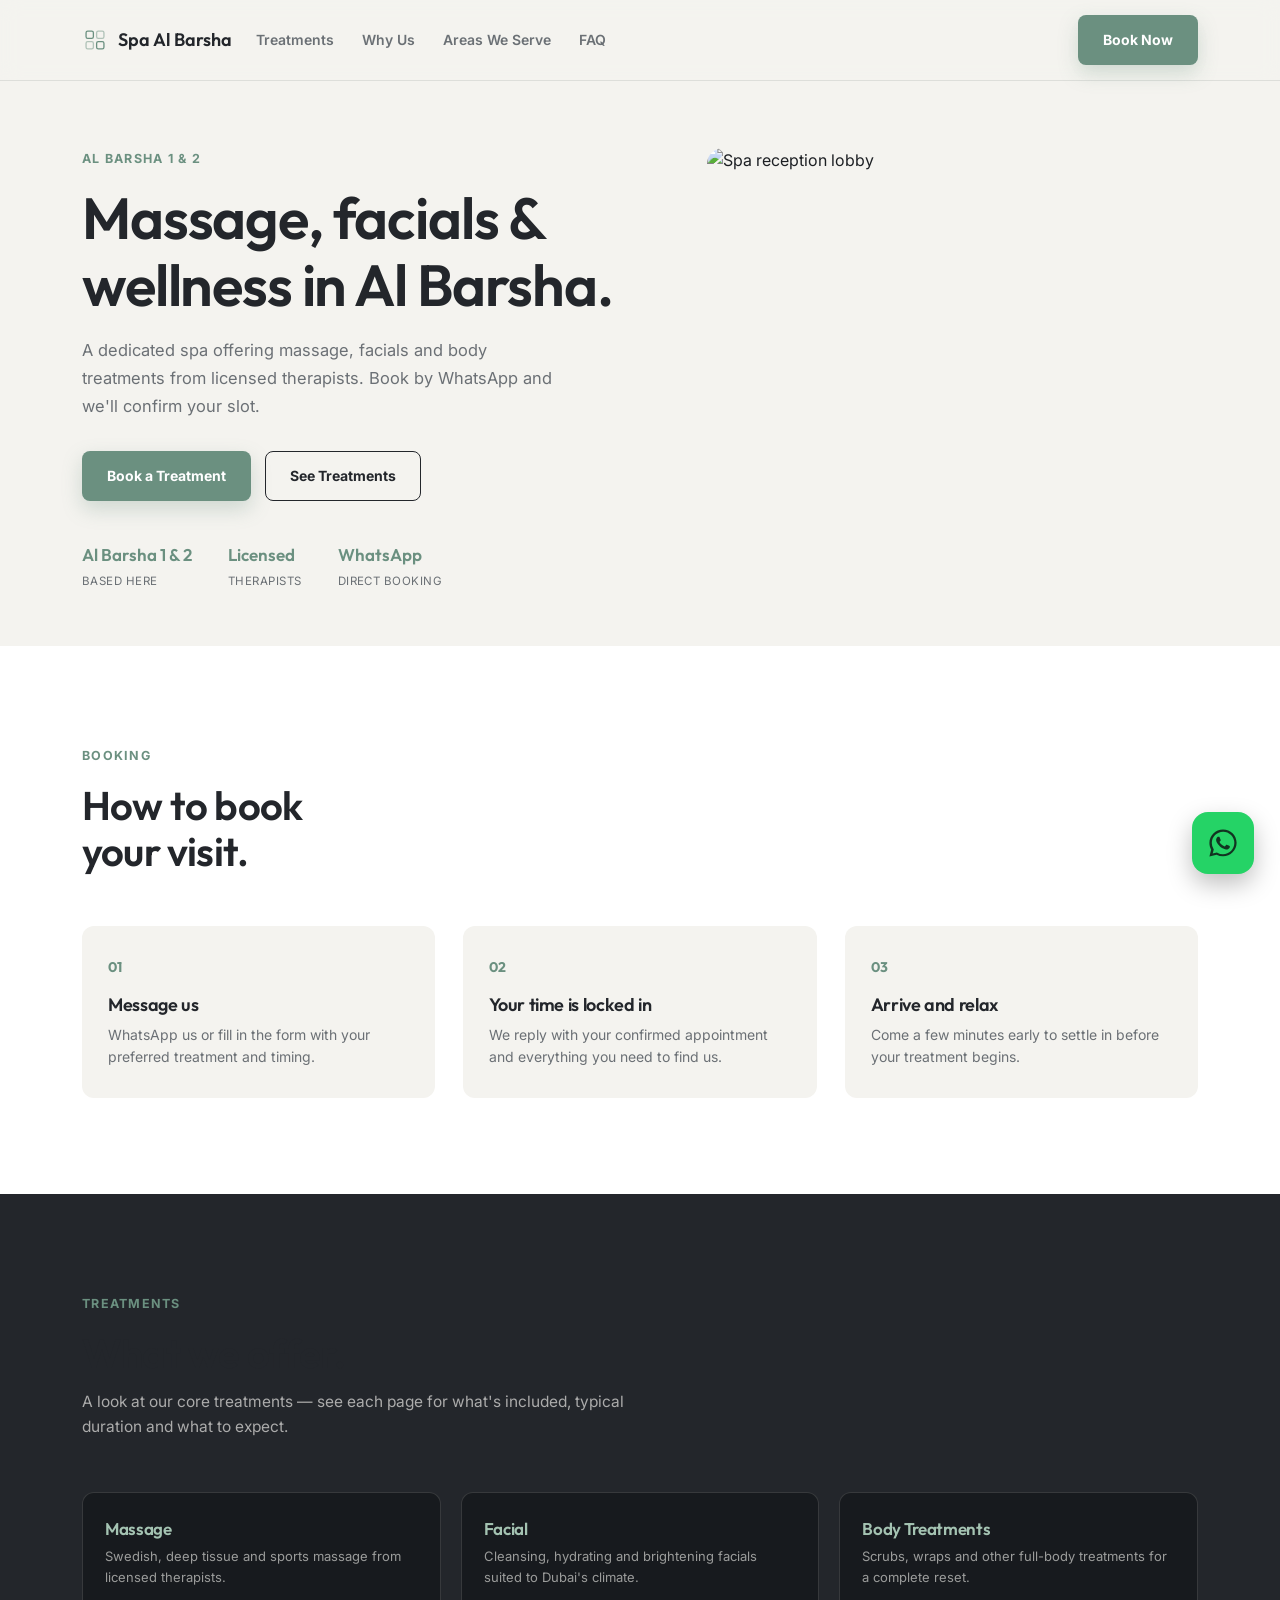
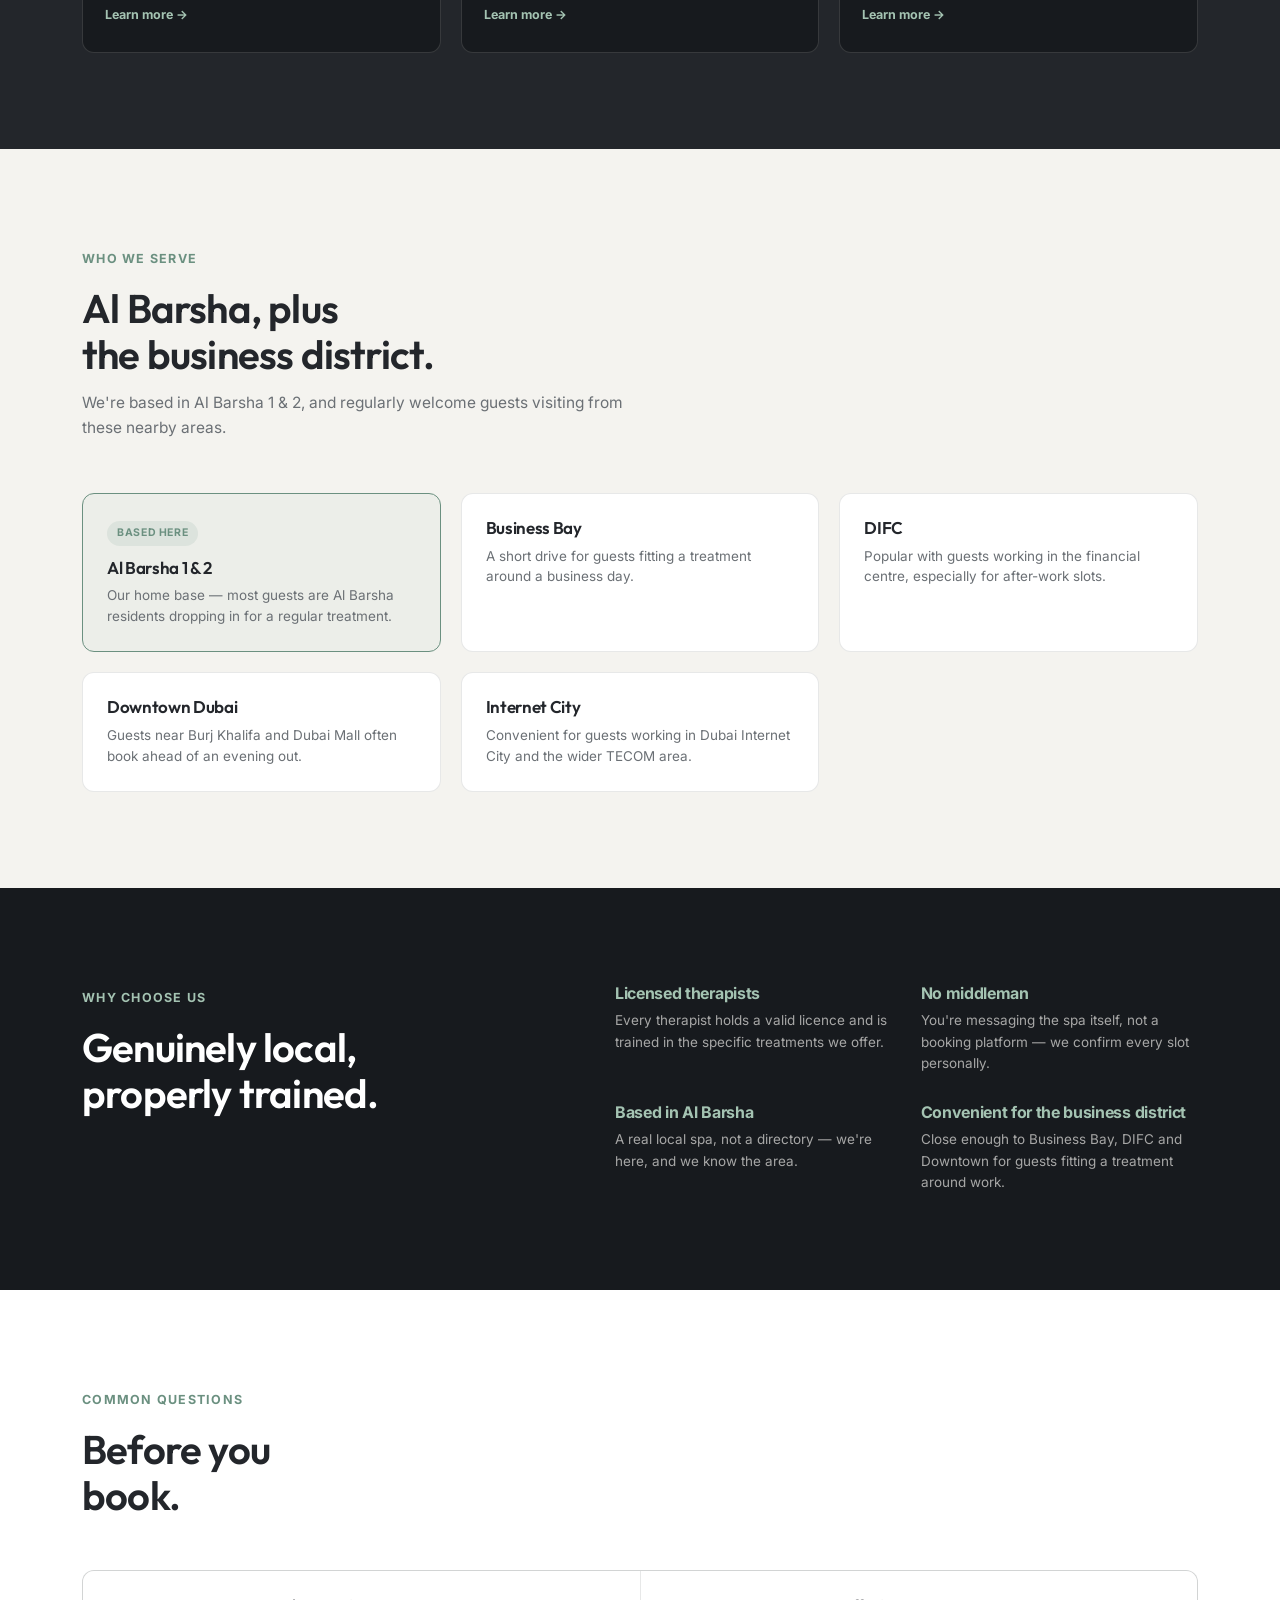
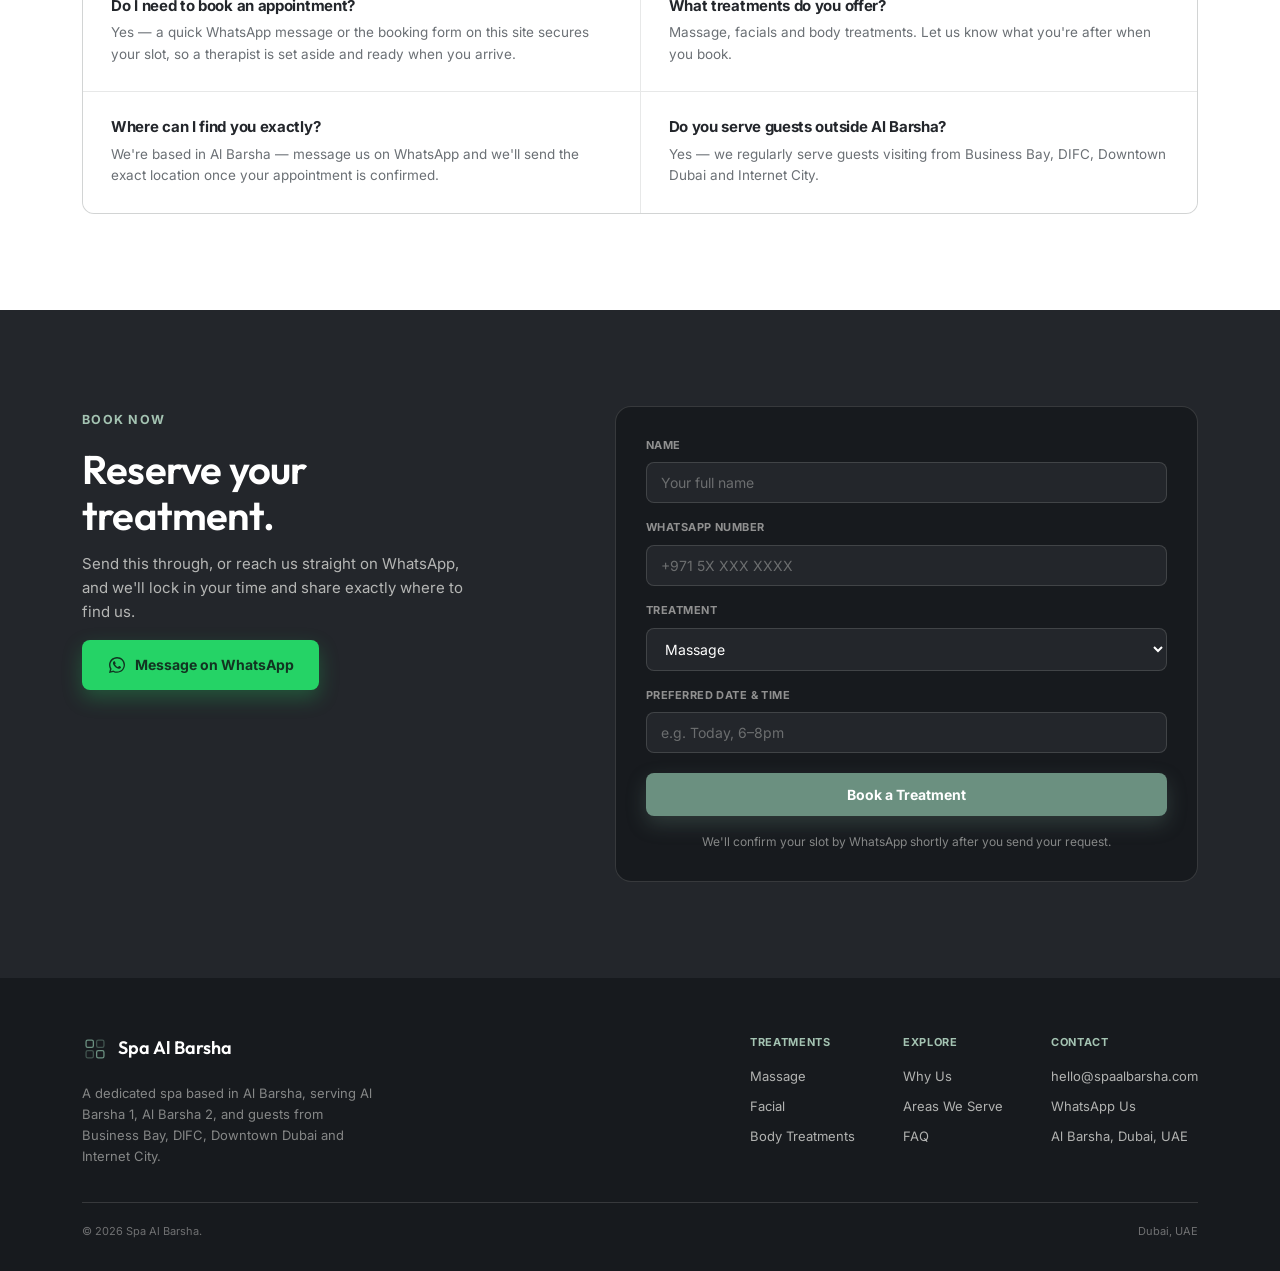
==== commit 5d55f1fd: "Add files via upload" ====
--- a/index.html
+++ b/index.html
@@ -118,21 +118,23 @@
 
   <section class="hero">
     <div class="wrap hero-inner">
-      <div class="eyebrow">Al Barsha 1 &amp; 2</div>
-      <h1>Massage, facials &amp;<br>wellness in Al Barsha.</h1>
-      <p>A dedicated spa offering massage, facials and body treatments from licensed therapists. Book by WhatsApp and we'll confirm your slot.</p>
-      <div class="hero-actions">
-        <a class="btn btn-primary" href="#book">Book a Treatment</a>
-        <a class="btn btn-ghost" href="#treatments">See Treatments</a>
-      </div>
-      <div class="hero-trust">
-        <div class="hero-trust-item"><b>Al Barsha 1 &amp; 2</b><span>Based Here</span></div>
-        <div class="hero-trust-item"><b>Licensed</b><span>Therapists</span></div>
-        <div class="hero-trust-item"><b>WhatsApp</b><span>Direct Booking</span></div>
-      </div>
-    </div>
-    <div class="hero-media">
-      <img src="https://images.unsplash.com/photo-1758448721205-8465cebc26af?w=1000&q=75&auto=format&fit=crop" alt="Spa reception lobby" loading="eager">
+      <div class="hero-copy">
+        <div class="eyebrow">Al Barsha 1 &amp; 2</div>
+        <h1>Massage, facials &amp;<br>wellness in Al Barsha.</h1>
+        <p>A dedicated spa offering massage, facials and body treatments from licensed therapists. Book by WhatsApp and we'll confirm your slot.</p>
+        <div class="hero-actions">
+          <a class="btn btn-primary" href="#book">Book a Treatment</a>
+          <a class="btn btn-ghost" href="#treatments">See Treatments</a>
+        </div>
+        <div class="hero-trust">
+          <div class="hero-trust-item"><b>Al Barsha 1 &amp; 2</b><span>Based Here</span></div>
+          <div class="hero-trust-item"><b>Licensed</b><span>Therapists</span></div>
+          <div class="hero-trust-item"><b>WhatsApp</b><span>Direct Booking</span></div>
+        </div>
+      </div>
+      <div class="hero-media">
+        <img src="https://images.unsplash.com/photo-1758448721205-8465cebc26af?w=1000&q=75&auto=format&fit=crop" alt="Spa reception lobby" loading="eager">
+      </div>
     </div>
   </section>
 
--- a/style.css
+++ b/style.css
@@ -1,23 +1,24 @@
 :root{
-  --lilac:#8B6FA8;
-  --lilac-2:#5F4670;
-  --charcoal:#211D26;
-  --charcoal-2:#161319;
-  --cream:#F6F3F8;
-  --cream-2:#EBE4F0;
-  --stone:#6E6478;
+  --sage:#6B9080;
+  --sage-soft:#A4C3B2;
+  --charcoal:#23262B;
+  --charcoal-2:#171A1E;
+  --cream:#F4F3EF;
+  --cream-2:#E9E7DF;
+  --ink:#1C1F23;
+  --stone:#6B7075;
   --white:#FFFFFF;
-  --line:rgba(33,29,38,0.1);
-  --line-on-dark:rgba(246,243,248,0.16);
-  --display:'Sora', sans-serif;
-  --body:'Work Sans', sans-serif;
+  --line:rgba(28,31,35,0.1);
+  --line-on-dark:rgba(244,243,239,0.14);
+  --display:'Outfit', sans-serif;
+  --body:'Inter', sans-serif;
 }
 
 *{ margin:0; padding:0; box-sizing:border-box; }
 html{ scroll-behavior:smooth; }
 body{
   background:var(--cream);
-  color:var(--charcoal);
+  color:var(--ink);
   font-family:var(--body);
   line-height:1.6;
   -webkit-font-smoothing:antialiased;
@@ -26,9 +27,9 @@
 img{ display:block; max-width:100%; }
 a{ color:inherit; text-decoration:none; }
 ul{ list-style:none; }
-.wrap{ max-width:1160px; margin:0 auto; padding:0 32px; }
-
-h1,h2,h3{ font-family:var(--display); font-weight:600; letter-spacing:-0.02em; line-height:1.12; }
+.wrap{ max-width:1180px; margin:0 auto; padding:0 32px; }
+
+h1,h2,h3{ font-family:var(--display); font-weight:600; letter-spacing:-0.02em; line-height:1.15; }
 
 .eyebrow{
   font-family:var(--body);
@@ -36,38 +37,40 @@
   font-weight:700;
   letter-spacing:0.1em;
   text-transform:uppercase;
-  color:var(--lilac);
-  margin-bottom:14px;
+  color:var(--sage);
+  margin-bottom:16px;
   display:inline-block;
 }
-.eyebrow-light{ color:var(--lilac); }
+.eyebrow-light{ color:var(--sage-soft); }
 
 /* ===== NAV ===== */
 .nav{
   position:sticky; top:0; z-index:100;
-  background:rgba(246,243,248,0.9);
+  background:rgba(244,243,239,0.92);
   backdrop-filter:blur(10px);
   -webkit-backdrop-filter:blur(10px);
   border-bottom:1px solid var(--line);
 }
 .nav-inner{
-  max-width:1160px; margin:0 auto; padding:0 32px;
+  max-width:1180px; margin:0 auto; padding:0 32px;
   display:flex; align-items:center; justify-content:space-between;
   height:80px; gap:24px;
 }
 .brand{ display:inline-flex; align-items:center; gap:10px; color:var(--charcoal); }
-.brand-mark{ width:26px; height:26px; color:var(--lilac); }
-.brand-word{ font-family:var(--display); font-weight:600; font-size:18px; }
-
-.nav-links{ display:flex; gap:30px; }
-.nav-links a{ font-size:14px; font-weight:500; color:var(--stone); transition:color .2s ease; }
+.brand-mark{ width:26px; height:26px; color:var(--sage); flex-shrink:0; }
+.brand-word{ font-family:var(--display); font-weight:600; font-size:18px; color:var(--charcoal); white-space:nowrap; }
+.footer-brand .brand{ color:var(--white); }
+.footer-brand .brand-word{ color:var(--white); }
+
+.nav-links{ display:flex; gap:28px; }
+.nav-links a{ font-size:14px; font-weight:600; color:var(--stone); transition:color .2s ease; }
 .nav-links a:hover{ color:var(--charcoal); }
 
 .nav-cta{ display:flex; align-items:center; gap:14px; margin-left:auto; }
 .nav-burger{
   display:none; width:38px; height:38px; background:transparent;
   border:1px solid var(--line); color:var(--charcoal);
-  align-items:center; justify-content:center; cursor:pointer; flex-shrink:0; border-radius:8px;
+  align-items:center; justify-content:center; cursor:pointer; flex-shrink:0;
 }
 .nav-burger svg{ width:18px; height:18px; }
 
@@ -77,140 +80,166 @@
   flex-direction:column; padding:8px 32px 20px;
 }
 .mobile-links.is-open{ display:flex; }
-.mobile-links a{ font-size:14px; font-weight:500; color:var(--stone); padding:14px 0; border-bottom:1px solid var(--line); }
+.mobile-links a{ font-size:14px; font-weight:600; color:var(--stone); padding:14px 0; border-bottom:1px solid var(--line); }
 .mobile-links a:last-child{ border-bottom:none; }
 
 .btn{
-  font-family:var(--body); font-size:14px; font-weight:600;
-  padding:13px 26px; border-radius:8px; display:inline-flex;
+  font-family:var(--body); font-size:14px; font-weight:700;
+  padding:13px 24px; border-radius:8px; display:inline-flex;
   align-items:center; gap:8px; white-space:nowrap; border:1.5px solid transparent;
-  transition:transform .2s ease, background .2s ease, border-color .2s ease, color .2s ease, box-shadow .2s ease;
-}
-.btn-primary{ background:var(--charcoal); color:var(--white); }
-.btn-primary:hover{ transform:translateY(-2px); background:var(--charcoal-2); box-shadow:0 12px 24px rgba(33,29,38,0.2); }
+  transition:transform .2s ease, background .2s ease, border-color .2s ease, box-shadow .2s ease;
+}
+.btn-primary{ background:var(--sage); color:var(--white); box-shadow:0 8px 20px rgba(107,144,128,0.28); }
+.btn-primary:hover{ transform:translateY(-2px); background:#5c7d6e; box-shadow:0 12px 26px rgba(107,144,128,0.36); }
 .btn-ghost{ border-color:var(--charcoal); color:var(--charcoal); }
 .btn-ghost:hover{ background:var(--charcoal); color:var(--white); }
-.btn-whatsapp{ background:#25D366; color:#0F2E1A; margin-top:8px; }
+.btn-whatsapp{ background:#25D366; color:#123321; margin-top:8px; box-shadow:0 8px 20px rgba(37,211,102,0.28); }
 .btn-whatsapp:hover{ transform:translateY(-2px); background:#2fe077; }
 
-/* ===== HERO — split layout, no full-bleed photo overlay ===== */
-.hero{ padding:56px 0 0; background:var(--cream); }
-.hero-inner{ max-width:640px; padding-bottom:56px; }
-.hero h1{ font-size:clamp(38px,5vw,58px); color:var(--charcoal); margin-bottom:20px; }
-.hero p{ font-size:17px; color:var(--stone); max-width:520px; margin-bottom:32px; line-height:1.7; }
-.hero-actions{ display:flex; gap:14px; flex-wrap:wrap; margin-bottom:44px; }
-.hero-trust{ display:flex; gap:40px; flex-wrap:wrap; }
+/* ===== HERO — split layout, image right ===== */
+.hero{ padding:64px 0 0; }
+.hero-inner{ max-width:1180px; margin:0 auto; padding:0 32px 56px; display:grid; grid-template-columns:1fr 0.85fr; gap:48px; align-items:center; }
+.hero h1{ font-size:clamp(36px,5vw,58px); color:var(--charcoal); margin-bottom:18px; }
+.hero p{ font-size:16.5px; color:var(--stone); margin-bottom:30px; line-height:1.7; max-width:480px; }
+.hero-actions{ display:flex; gap:14px; flex-wrap:wrap; margin-bottom:40px; }
+.hero-trust{ display:flex; gap:36px; flex-wrap:wrap; }
 .hero-trust-item{ display:flex; flex-direction:column; gap:4px; }
-.hero-trust-item b{ font-family:var(--display); font-size:22px; color:var(--lilac); font-weight:600; }
-.hero-trust-item span{ font-size:11.5px; color:var(--stone); text-transform:uppercase; letter-spacing:0.05em; }
-.hero-media{ width:100%; height:340px; overflow:hidden; }
-.hero-media img{ width:100%; height:100%; object-fit:cover; }
+.hero-trust-item b{ font-family:var(--display); font-size:17px; color:var(--sage); font-weight:600; }
+.hero-trust-item span{ font-size:11.5px; color:var(--stone); text-transform:uppercase; letter-spacing:0.04em; }
+.hero-media{ border-radius:16px; overflow:hidden; }
+.hero-media img{ width:100%; height:440px; object-fit:cover; }
 
 /* ===== SECTIONS ===== */
 section{ padding:96px 0; }
 .sec-head{ max-width:580px; margin-bottom:52px; }
 .sec-head h2{ font-size:clamp(28px,3.6vw,40px); color:var(--charcoal); }
-.sec-head p{ color:var(--stone); margin-top:14px; font-size:16px; }
+.sec-head p{ color:var(--stone); margin-top:14px; font-size:15.5px; }
 
 /* ===== HOW IT WORKS ===== */
 .how{ background:var(--white); }
-.how-grid{ display:grid; grid-template-columns:repeat(3,1fr); gap:1px; background:var(--line); border:1px solid var(--line); border-radius:12px; overflow:hidden; }
-.how-card{ background:var(--white); padding:32px 28px; }
-.how-num{ font-family:var(--display); font-size:14px; font-weight:700; color:var(--lilac); display:block; margin-bottom:16px; }
-.how-card h3{ font-size:19px; margin-bottom:10px; color:var(--charcoal); }
+.how-grid{ display:grid; grid-template-columns:repeat(3,1fr); gap:28px; }
+.how-card{ background:var(--cream); border-radius:12px; padding:30px 26px; }
+.how-num{ font-family:var(--display); font-size:14px; font-weight:700; color:var(--sage); display:block; margin-bottom:16px; }
+.how-card h3{ font-size:18px; margin-bottom:8px; color:var(--charcoal); }
 .how-card p{ color:var(--stone); font-size:14px; line-height:1.6; }
 
 /* ===== TREATMENTS ===== */
 .treatments{ background:var(--charcoal); color:var(--white); }
-.treatments .sec-head p{ color:rgba(246,243,248,0.6); }
-.treatment-grid{ display:grid; grid-template-columns:repeat(4,1fr); gap:1px; background:var(--line-on-dark); border:1px solid var(--line-on-dark); border-radius:12px; overflow:hidden; }
-.treatment-card{ background:var(--charcoal-2); padding:30px 24px; border-top:2px solid var(--lilac); }
-.treatment-card h3{ font-size:18px; color:var(--white); margin-bottom:10px; }
-.treatment-card p{ font-size:13px; color:rgba(246,243,248,0.6); line-height:1.55; }
+.treatments .sec-head p{ color:rgba(244,243,239,0.65); }
+.treatment-grid{ display:grid; grid-template-columns:repeat(3,1fr); gap:20px; }
+.treatment-card{ display:block; background:var(--charcoal-2); border-radius:12px; padding:26px 22px; border:1px solid var(--line-on-dark); transition:transform .2s ease, box-shadow .2s ease; }
+.treatment-card:hover{ transform:translateY(-4px); box-shadow:0 16px 32px rgba(0,0,0,0.3); }
+.treatment-card h3{ font-size:17px; color:var(--sage-soft); margin-bottom:8px; }
+.treatment-card p{ font-size:13px; color:rgba(244,243,239,0.6); line-height:1.55; margin-bottom:14px; }
+.treatment-link{ font-size:12.5px; font-weight:700; color:var(--sage-soft); }
+.treatment-link:hover{ color:var(--sage); }
 
 /* ===== AREAS ===== */
-.areas{ background:var(--white); }
-.areas-grid{ display:grid; grid-template-columns:1fr 1fr; gap:24px; }
-.area-block{ background:var(--cream-2); border-radius:14px; padding:32px 28px; position:relative; }
-.area-tag{ display:inline-block; font-family:var(--display); font-size:12px; font-weight:700; color:var(--white); background:var(--lilac); padding:4px 12px; border-radius:999px; margin-bottom:14px; }
-.area-block h3{ font-size:22px; color:var(--charcoal); margin-bottom:10px; }
-.area-block p{ font-size:14.5px; color:var(--stone); line-height:1.6; }
+.areas{ background:var(--cream); }
+.areas-grid{ display:grid; grid-template-columns:repeat(3,1fr); gap:20px; }
+.area-block{ background:var(--white); border:1px solid var(--line); border-radius:12px; padding:24px; }
+.area-block-primary{ border-color:var(--sage); background:rgba(107,144,128,0.06); }
+.area-tag{ display:inline-block; font-size:10.5px; font-weight:700; text-transform:uppercase; letter-spacing:0.06em; color:var(--sage); background:rgba(107,144,128,0.12); padding:4px 10px; border-radius:999px; margin-bottom:12px; }
+.area-block h3{ font-size:17px; margin-bottom:8px; color:var(--charcoal); }
+.area-block p{ font-size:13.5px; color:var(--stone); line-height:1.55; }
 
 /* ===== WHY ===== */
-.why{ background:var(--cream-2); }
+.why{ background:var(--charcoal-2); color:var(--white); }
 .why-grid{ display:grid; grid-template-columns:0.9fr 1.1fr; gap:56px; align-items:start; }
-.why-list{ display:grid; grid-template-columns:1fr 1fr; gap:32px; }
-.why-item h3{ font-size:16px; font-weight:700; font-family:var(--body); margin-bottom:10px; color:var(--lilac-2); }
-.why-item p{ font-size:14px; color:var(--stone); line-height:1.6; }
+.why h2{ color:var(--white); }
+.why-list{ display:grid; grid-template-columns:1fr 1fr; gap:28px; }
+.why-item h3{ font-size:16px; font-weight:700; font-family:var(--body); margin-bottom:8px; color:var(--sage-soft); }
+.why-item p{ font-size:13.5px; color:rgba(244,243,239,0.65); line-height:1.6; }
 
 /* ===== FAQ ===== */
 .faq{ background:var(--white); }
-.faq-list{ display:flex; flex-direction:column; gap:1px; background:var(--line); border:1px solid var(--line); border-radius:12px; overflow:hidden; }
+.faq-list{ display:grid; grid-template-columns:1fr 1fr; gap:1px; background:var(--line); border:1px solid var(--line); border-radius:12px; overflow:hidden; }
 .faq-item{ background:var(--white); padding:26px 28px; }
-.faq-item h3{ font-family:var(--body); font-size:15.5px; font-weight:700; color:var(--charcoal); margin-bottom:8px; }
-.faq-item p{ color:var(--stone); font-size:14px; line-height:1.6; }
+.faq-item h3{ font-family:var(--body); font-size:15px; font-weight:700; margin-bottom:8px; color:var(--charcoal); }
+.faq-item p{ color:var(--stone); font-size:13.5px; line-height:1.6; }
+
+/* ===== INNER PAGE HERO (Treatment pages) ===== */
+.page-hero{ background:var(--charcoal); color:var(--white); padding:150px 0 64px; }
+.page-hero .eyebrow-light{ color:var(--sage-soft); }
+.page-hero h1{ font-size:clamp(32px,4.6vw,52px); color:var(--white); margin-top:14px; }
+.page-hero p{ color:rgba(244,243,239,0.8); font-size:16px; max-width:600px; margin-top:16px; line-height:1.7; }
+.page-hero-crumb{ font-size:12px; color:rgba(244,243,239,0.5); margin-bottom:16px; }
+.page-hero-crumb a{ color:rgba(244,243,239,0.7); }
+.page-hero-crumb a:hover{ color:var(--sage-soft); }
+
+/* ===== PROSE CONTENT (Treatment pages) ===== */
+.prose{ max-width:740px; }
+.prose p{ color:var(--stone); font-size:16px; line-height:1.8; margin-bottom:20px; }
+.prose h2{ font-size:24px; margin:40px 0 14px; color:var(--charcoal); font-family:var(--display); }
+.prose ul{ margin:0 0 20px; }
+.prose ul li{ font-size:15px; color:var(--stone); line-height:1.7; padding-left:22px; position:relative; margin-bottom:8px; }
+.prose ul li::before{ content:""; position:absolute; left:0; top:9px; width:6px; height:6px; background:var(--sage); border-radius:50%; }
 
 /* ===== MATCH FORM ===== */
-.match{ background:var(--charcoal-2); color:var(--white); }
+.match{ background:var(--charcoal); color:var(--white); }
 .match-grid{ display:grid; grid-template-columns:0.9fr 1.1fr; gap:56px; align-items:start; }
 .match h2{ color:var(--white); font-size:clamp(28px,3.6vw,40px); }
-.match-copy p{ color:rgba(246,243,248,0.7); font-size:15.5px; margin:16px 0 8px; max-width:400px; }
+.match-copy p{ color:rgba(244,243,239,0.7); font-size:15px; margin:14px 0 8px; max-width:400px; }
 
 .match-form{
-  background:var(--charcoal); border:1px solid var(--line-on-dark); border-radius:14px;
-  padding:32px; display:flex; flex-direction:column; gap:18px;
+  background:var(--charcoal-2); border:1px solid var(--line-on-dark); border-radius:16px;
+  padding:30px; display:flex; flex-direction:column; gap:16px;
 }
 .form-row{ display:flex; flex-direction:column; gap:8px; }
-.form-row label{ font-size:11.5px; font-weight:700; text-transform:uppercase; letter-spacing:0.05em; color:rgba(246,243,248,0.55); }
+.form-row label{ font-size:11px; font-weight:700; text-transform:uppercase; letter-spacing:0.04em; color:rgba(244,243,239,0.55); }
 .form-row input, .form-row select{
-  background:var(--charcoal-2); border:1px solid var(--line-on-dark); color:var(--white);
-  font-family:var(--body); font-size:14.5px; padding:12px 14px; border-radius:8px;
+  background:var(--charcoal); border:1px solid var(--line-on-dark); color:var(--white);
+  font-family:var(--body); font-size:14px; padding:11px 14px; border-radius:8px;
   outline:none; transition:border-color .2s ease;
 }
-.form-row input::placeholder{ color:rgba(246,243,248,0.35); }
-.form-row input:focus, .form-row select:focus{ border-color:var(--lilac); }
+.form-row input::placeholder{ color:rgba(244,243,239,0.35); }
+.form-row input:focus, .form-row select:focus{ border-color:var(--sage); }
 .form-row select{ cursor:pointer; }
 .form-submit{ justify-content:center; border:none; cursor:pointer; margin-top:4px; }
-.form-note{ font-size:12px; color:rgba(246,243,248,0.5); text-align:center; }
+.form-note{ font-size:12px; color:rgba(244,243,239,0.5); text-align:center; }
 
 /* ===== WHATSAPP FLOAT ===== */
 .whatsapp-float{
-  position:fixed; right:26px; bottom:26px; z-index:200; width:64px; height:64px;
-  border-radius:16px; background:#25D366; color:#0F2E1A;
+  position:fixed; right:26px; bottom:26px; z-index:200; width:62px; height:62px;
+  border-radius:16px; background:#25D366; color:#123321;
   display:flex; align-items:center; justify-content:center;
-  box-shadow:0 10px 26px rgba(0,0,0,0.2); transition:transform .2s ease, box-shadow .2s ease;
-}
-.whatsapp-float:hover{ transform:scale(1.06); box-shadow:0 14px 30px rgba(0,0,0,0.25); }
+  box-shadow:0 10px 24px rgba(0,0,0,0.25); transition:transform .2s ease, box-shadow .2s ease;
+}
+.whatsapp-float:hover{ transform:scale(1.06); box-shadow:0 14px 28px rgba(0,0,0,0.3); }
 
 /* ===== FOOTER ===== */
-footer{ background:var(--charcoal-2); color:rgba(246,243,248,0.7); padding:56px 0 32px; }
-.footer-top{ display:flex; justify-content:space-between; align-items:flex-start; flex-wrap:wrap; gap:40px; padding-bottom:40px; border-bottom:1px solid var(--line-on-dark); }
-.footer-brand .brand{ color:var(--white); margin-bottom:14px; }
-.footer-brand p{ font-size:13px; max-width:300px; line-height:1.6; color:rgba(246,243,248,0.5); }
-.footer-cols{ display:flex; gap:56px; flex-wrap:wrap; }
-.footer-col h4{ font-size:11.5px; font-weight:700; text-transform:uppercase; letter-spacing:0.08em; color:var(--lilac); margin-bottom:14px; }
-.footer-col a, .footer-col span{ display:block; font-size:13.5px; margin-bottom:10px; color:rgba(246,243,248,0.7); }
-.footer-col a:hover{ color:var(--lilac); }
-.footer-bottom{ display:flex; justify-content:space-between; padding-top:22px; font-size:11.5px; color:rgba(246,243,248,0.4); flex-wrap:wrap; gap:10px; }
+footer{ background:var(--charcoal-2); color:rgba(244,243,239,0.7); padding:56px 0 30px; }
+.footer-top{ display:flex; justify-content:space-between; align-items:flex-start; flex-wrap:wrap; gap:36px; padding-bottom:36px; border-bottom:1px solid var(--line-on-dark); }
+.footer-brand p{ font-size:13px; max-width:300px; line-height:1.6; color:rgba(244,243,239,0.5); margin-top:14px; }
+.footer-cols{ display:flex; gap:48px; flex-wrap:wrap; }
+.footer-col h4{ font-size:11px; font-weight:700; text-transform:uppercase; letter-spacing:0.06em; color:var(--sage-soft); margin-bottom:14px; }
+.footer-col a, .footer-col span{ display:block; font-size:13px; margin-bottom:9px; color:rgba(244,243,239,0.7); }
+.footer-col a:hover{ color:var(--sage-soft); }
+.footer-bottom{ display:flex; justify-content:space-between; padding-top:20px; font-size:11px; color:rgba(244,243,239,0.4); flex-wrap:wrap; gap:10px; }
 
 /* ===== RESPONSIVE ===== */
 @media (max-width: 900px){
   .nav-links{ display:none; }
   .nav-burger{ display:flex; }
+  .hero-inner{ grid-template-columns:1fr; gap:32px; }
+  .hero-media{ order:-1; }
+  .hero-media img{ height:280px; }
   .how-grid{ grid-template-columns:1fr; }
   .treatment-grid{ grid-template-columns:1fr 1fr; }
-  .areas-grid{ grid-template-columns:1fr; }
-  .why-grid{ grid-template-columns:1fr; gap:36px; }
+  .areas-grid{ grid-template-columns:1fr 1fr; }
+  .why-grid{ grid-template-columns:1fr; gap:32px; }
   .why-list{ grid-template-columns:1fr; }
-  .match-grid{ grid-template-columns:1fr; gap:36px; }
+  .faq-list{ grid-template-columns:1fr; }
+  .match-grid{ grid-template-columns:1fr; gap:32px; }
   .footer-top{ flex-direction:column; }
 }
 
 @media (max-width: 560px){
   section{ padding:64px 0; }
   .treatment-grid{ grid-template-columns:1fr; }
-  .match-form{ padding:24px; }
-  .whatsapp-float{ right:16px; bottom:16px; width:56px; height:56px; }
+  .areas-grid{ grid-template-columns:1fr; }
+  .match-form{ padding:22px; }
+  .whatsapp-float{ right:16px; bottom:16px; width:54px; height:54px; }
 }
 
 @media (prefers-reduced-motion: reduce){
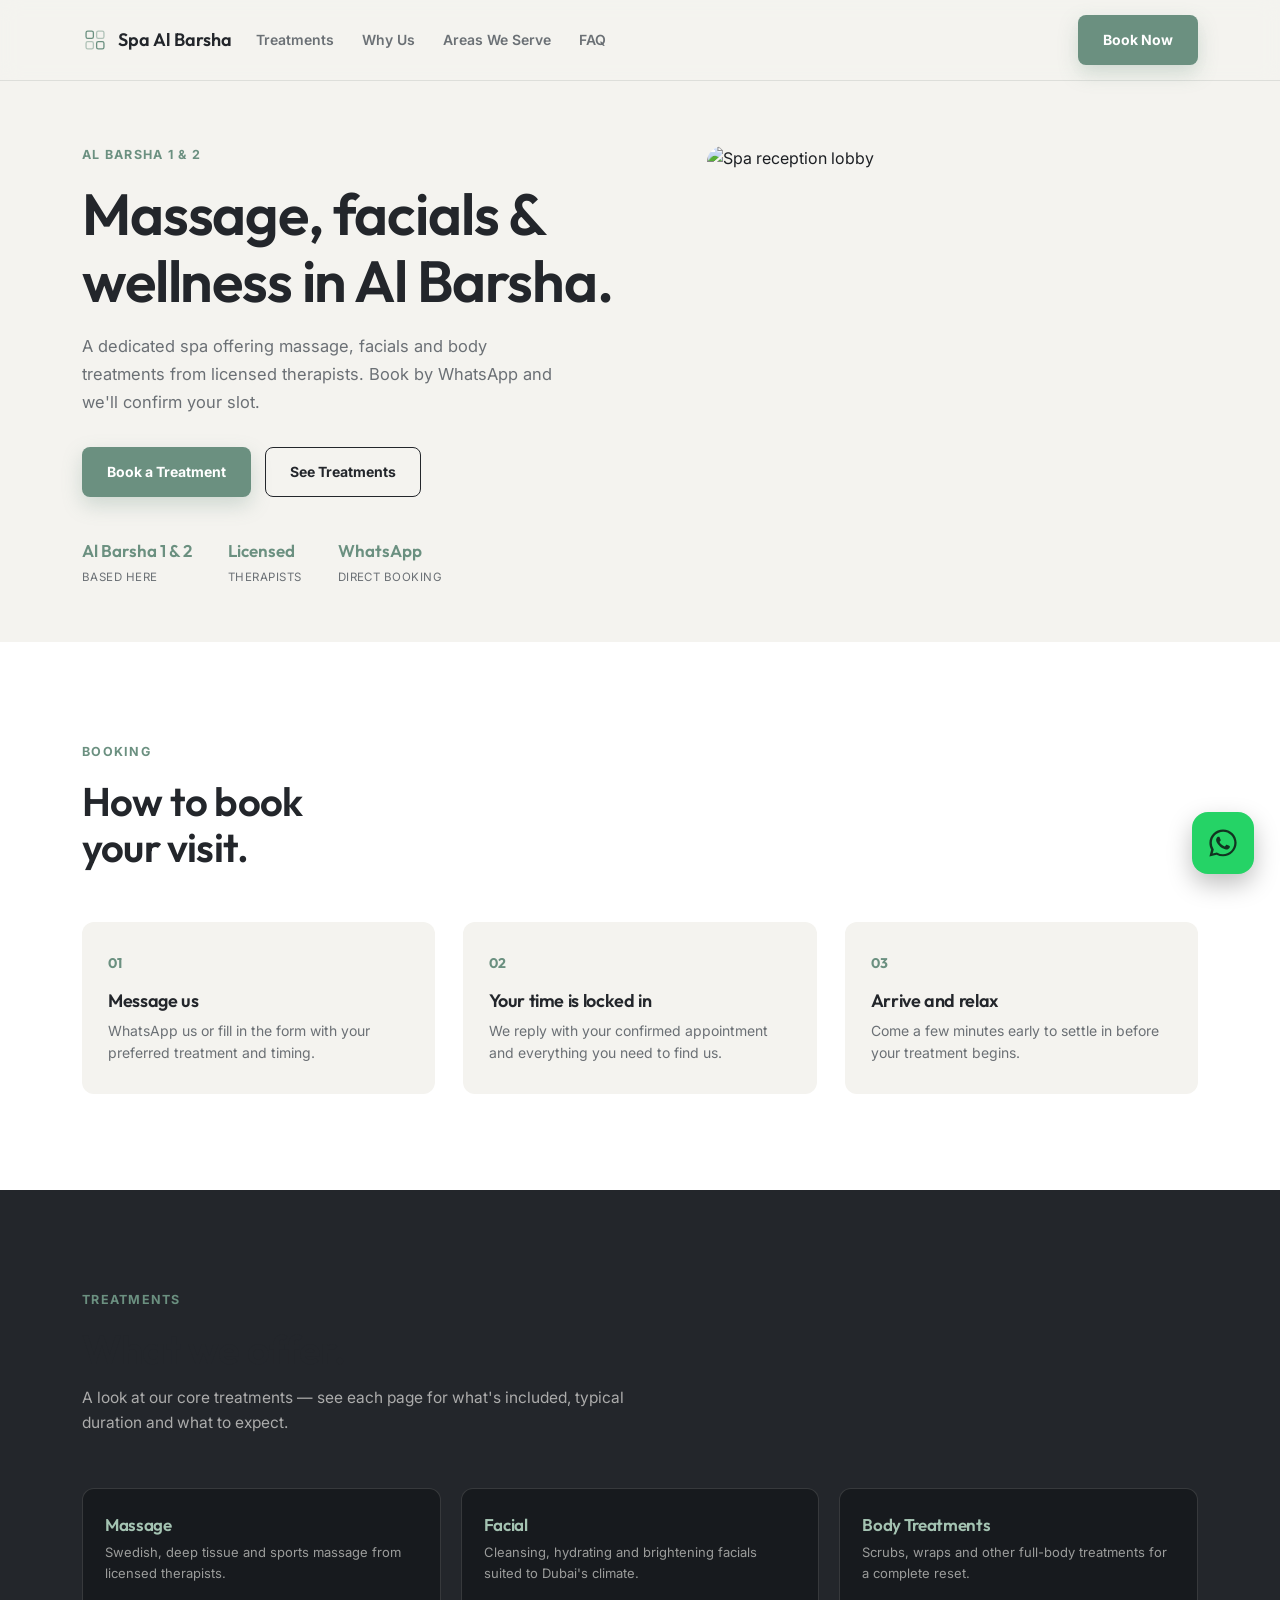
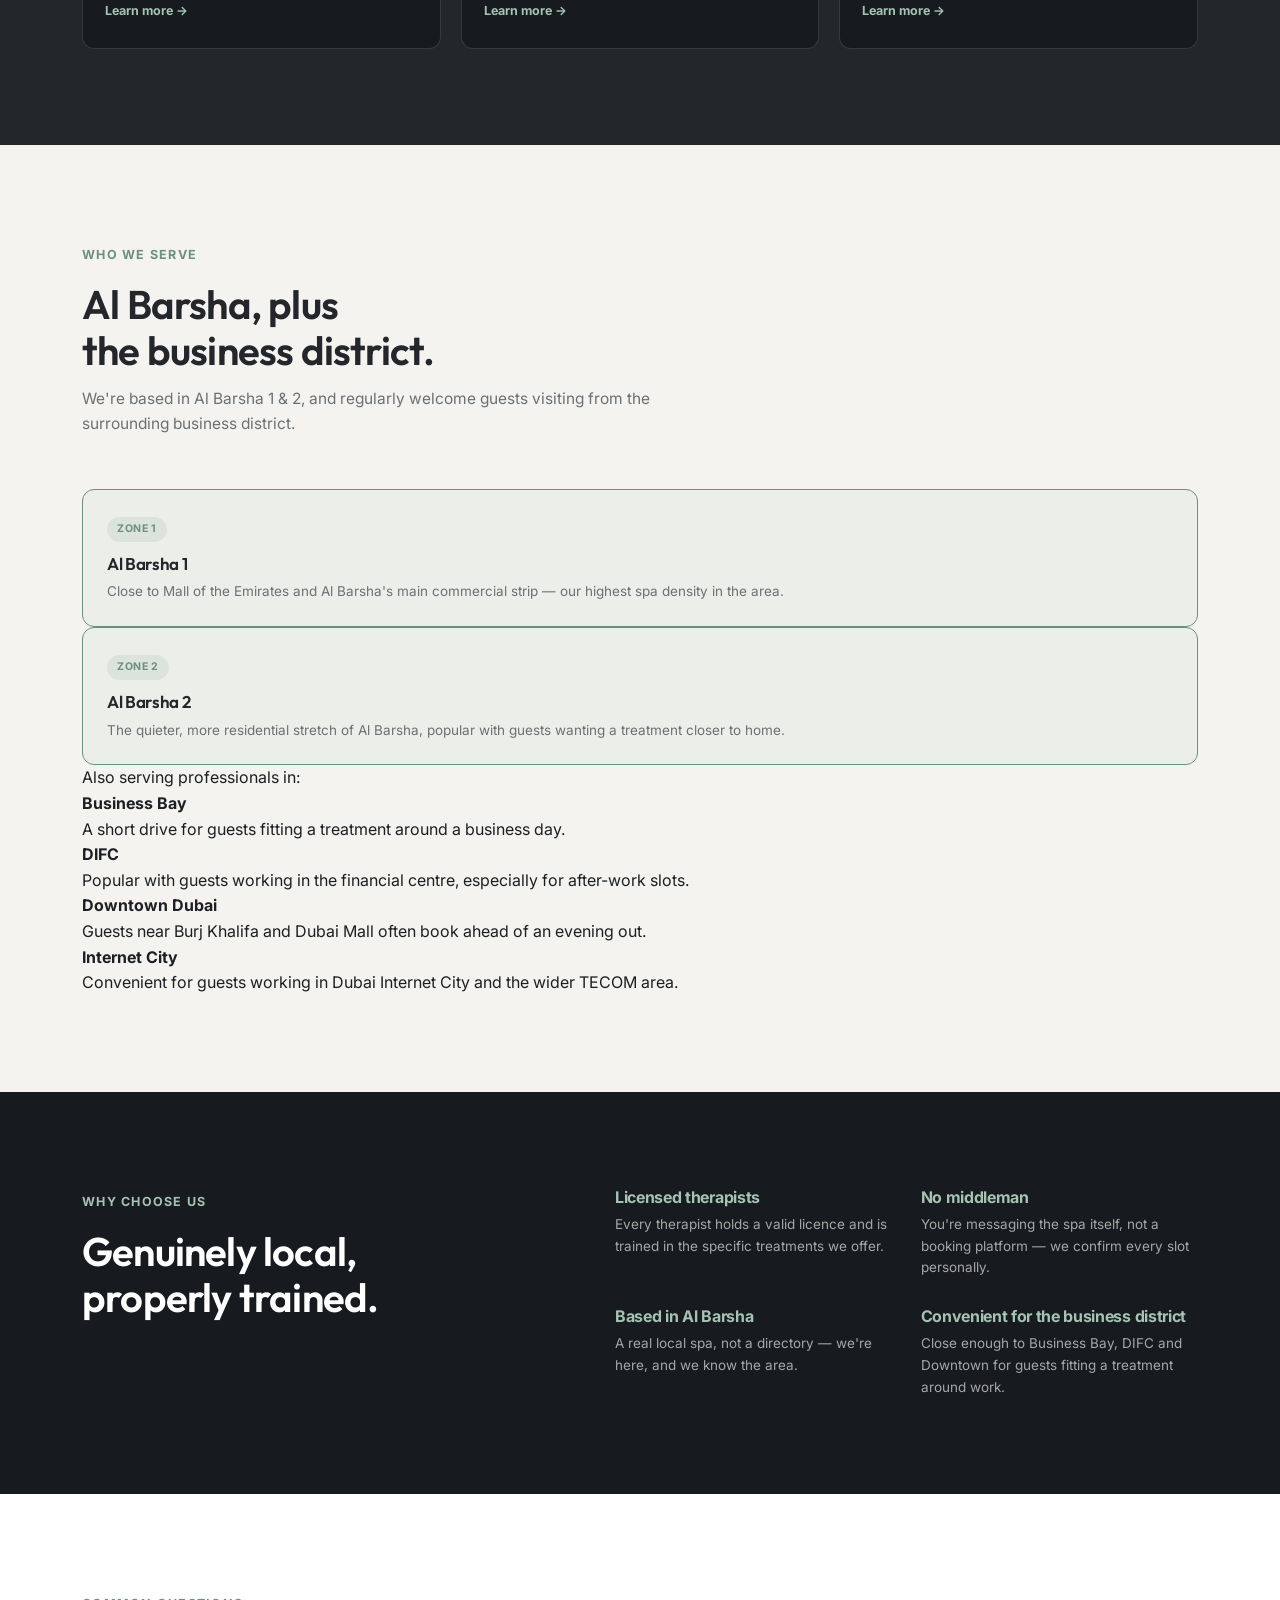
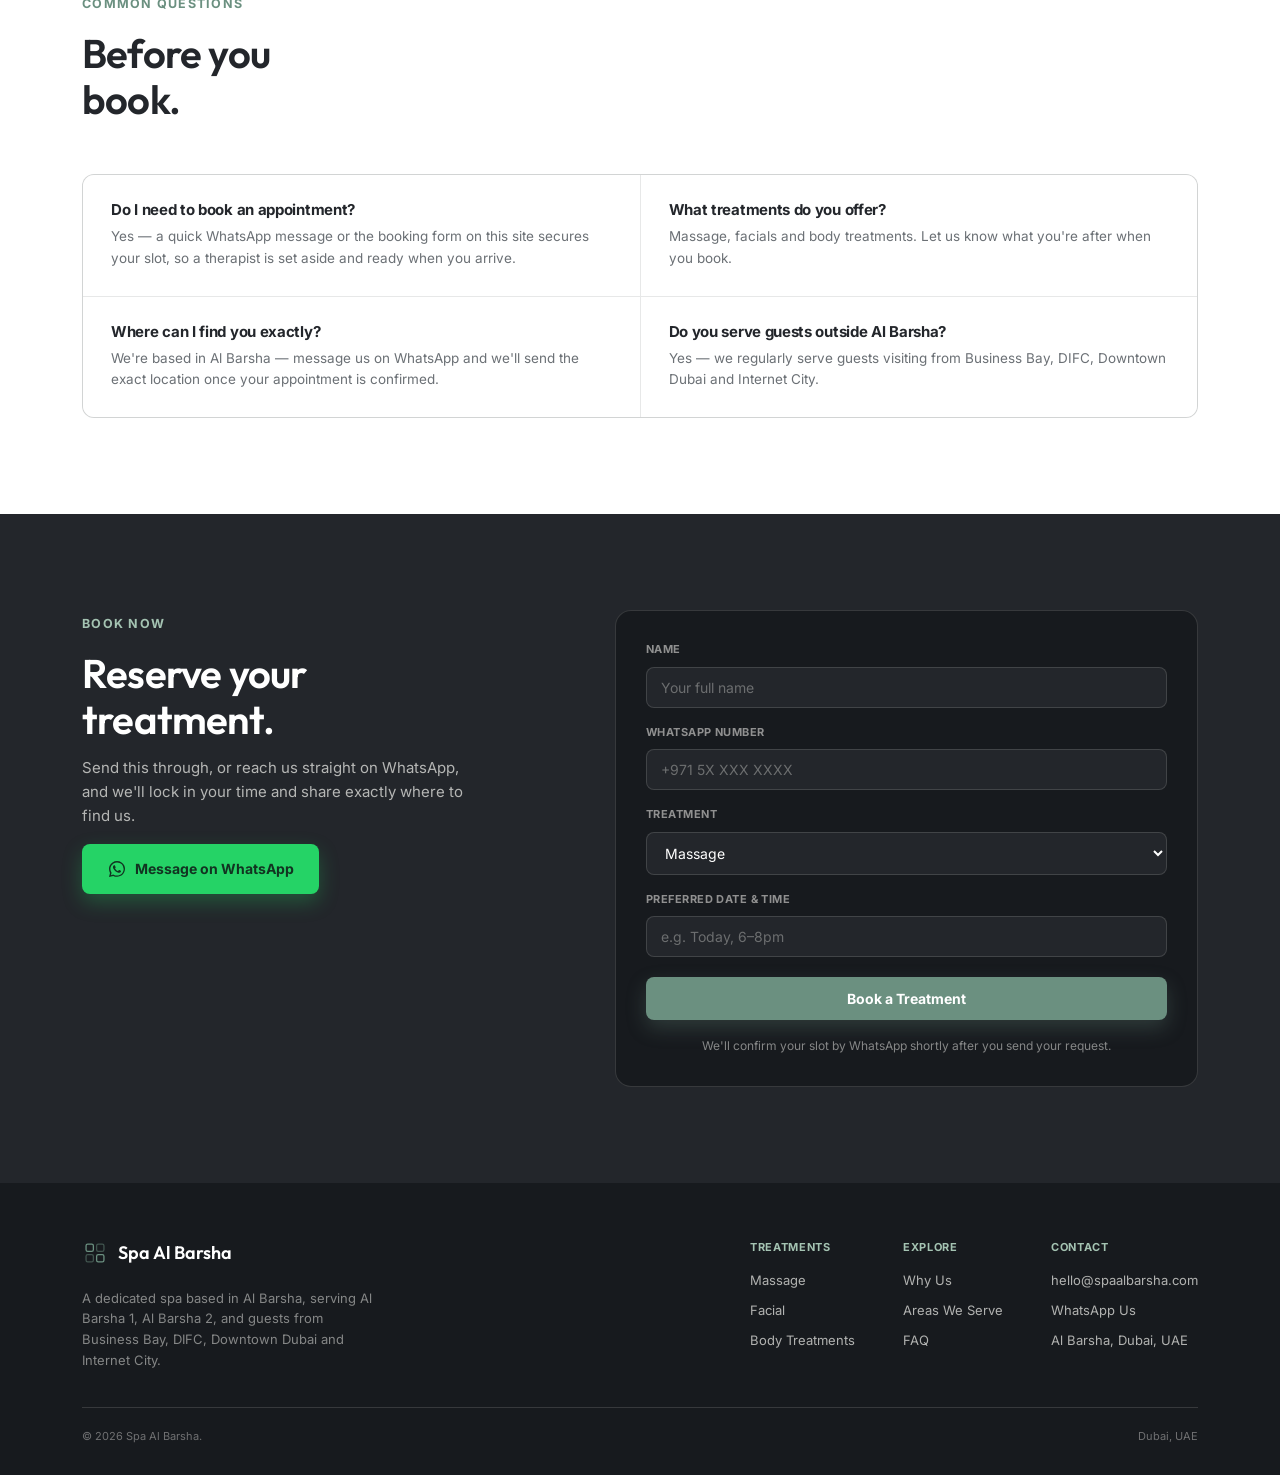
==== commit 89bfeab2: "Update index.html" ====
--- a/index.html
+++ b/index.html
@@ -196,29 +196,40 @@
       <div class="sec-head">
         <div class="eyebrow">Who We Serve</div>
         <h2>Al Barsha, plus<br>the business district.</h2>
-        <p>We're based in Al Barsha 1 &amp; 2, and regularly welcome guests visiting from these nearby areas.</p>
-      </div>
-      <div class="areas-grid">
+        <p>We're based in Al Barsha 1 &amp; 2, and regularly welcome guests visiting from the surrounding business district.</p>
+      </div>
+      <div class="areas-core-grid">
         <div class="area-block area-block-primary">
-          <span class="area-tag">Based Here</span>
-          <h3>Al Barsha 1 &amp; 2</h3>
-          <p>Our home base — most guests are Al Barsha residents dropping in for a regular treatment.</p>
-        </div>
-        <div class="area-block">
-          <h3>Business Bay</h3>
-          <p>A short drive for guests fitting a treatment around a business day.</p>
-        </div>
-        <div class="area-block">
-          <h3>DIFC</h3>
-          <p>Popular with guests working in the financial centre, especially for after-work slots.</p>
-        </div>
-        <div class="area-block">
-          <h3>Downtown Dubai</h3>
-          <p>Guests near Burj Khalifa and Dubai Mall often book ahead of an evening out.</p>
-        </div>
-        <div class="area-block">
-          <h3>Internet City</h3>
-          <p>Convenient for guests working in Dubai Internet City and the wider TECOM area.</p>
+          <span class="area-tag">Zone 1</span>
+          <h3>Al Barsha 1</h3>
+          <p>Close to Mall of the Emirates and Al Barsha's main commercial strip — our highest spa density in the area.</p>
+        </div>
+        <div class="area-block area-block-primary">
+          <span class="area-tag">Zone 2</span>
+          <h3>Al Barsha 2</h3>
+          <p>The quieter, more residential stretch of Al Barsha, popular with guests wanting a treatment closer to home.</p>
+        </div>
+      </div>
+
+      <div class="areas-secondary">
+        <p class="areas-secondary-label">Also serving professionals in:</p>
+        <div class="areas-secondary-grid">
+          <div class="area-block-light">
+            <h4>Business Bay</h4>
+            <p>A short drive for guests fitting a treatment around a business day.</p>
+          </div>
+          <div class="area-block-light">
+            <h4>DIFC</h4>
+            <p>Popular with guests working in the financial centre, especially for after-work slots.</p>
+          </div>
+          <div class="area-block-light">
+            <h4>Downtown Dubai</h4>
+            <p>Guests near Burj Khalifa and Dubai Mall often book ahead of an evening out.</p>
+          </div>
+          <div class="area-block-light">
+            <h4>Internet City</h4>
+            <p>Convenient for guests working in Dubai Internet City and the wider TECOM area.</p>
+          </div>
         </div>
       </div>
     </div>
--- a/style.css
+++ b/style.css
@@ -99,6 +99,7 @@
 /* ===== HERO — split layout, image right ===== */
 .hero{ padding:64px 0 0; }
 .hero-inner{ max-width:1180px; margin:0 auto; padding:0 32px 56px; display:grid; grid-template-columns:1fr 0.85fr; gap:48px; align-items:center; }
+.hero-copy{ display:flex; flex-direction:column; }
 .hero h1{ font-size:clamp(36px,5vw,58px); color:var(--charcoal); margin-bottom:18px; }
 .hero p{ font-size:16.5px; color:var(--stone); margin-bottom:30px; line-height:1.7; max-width:480px; }
 .hero-actions{ display:flex; gap:14px; flex-wrap:wrap; margin-bottom:40px; }
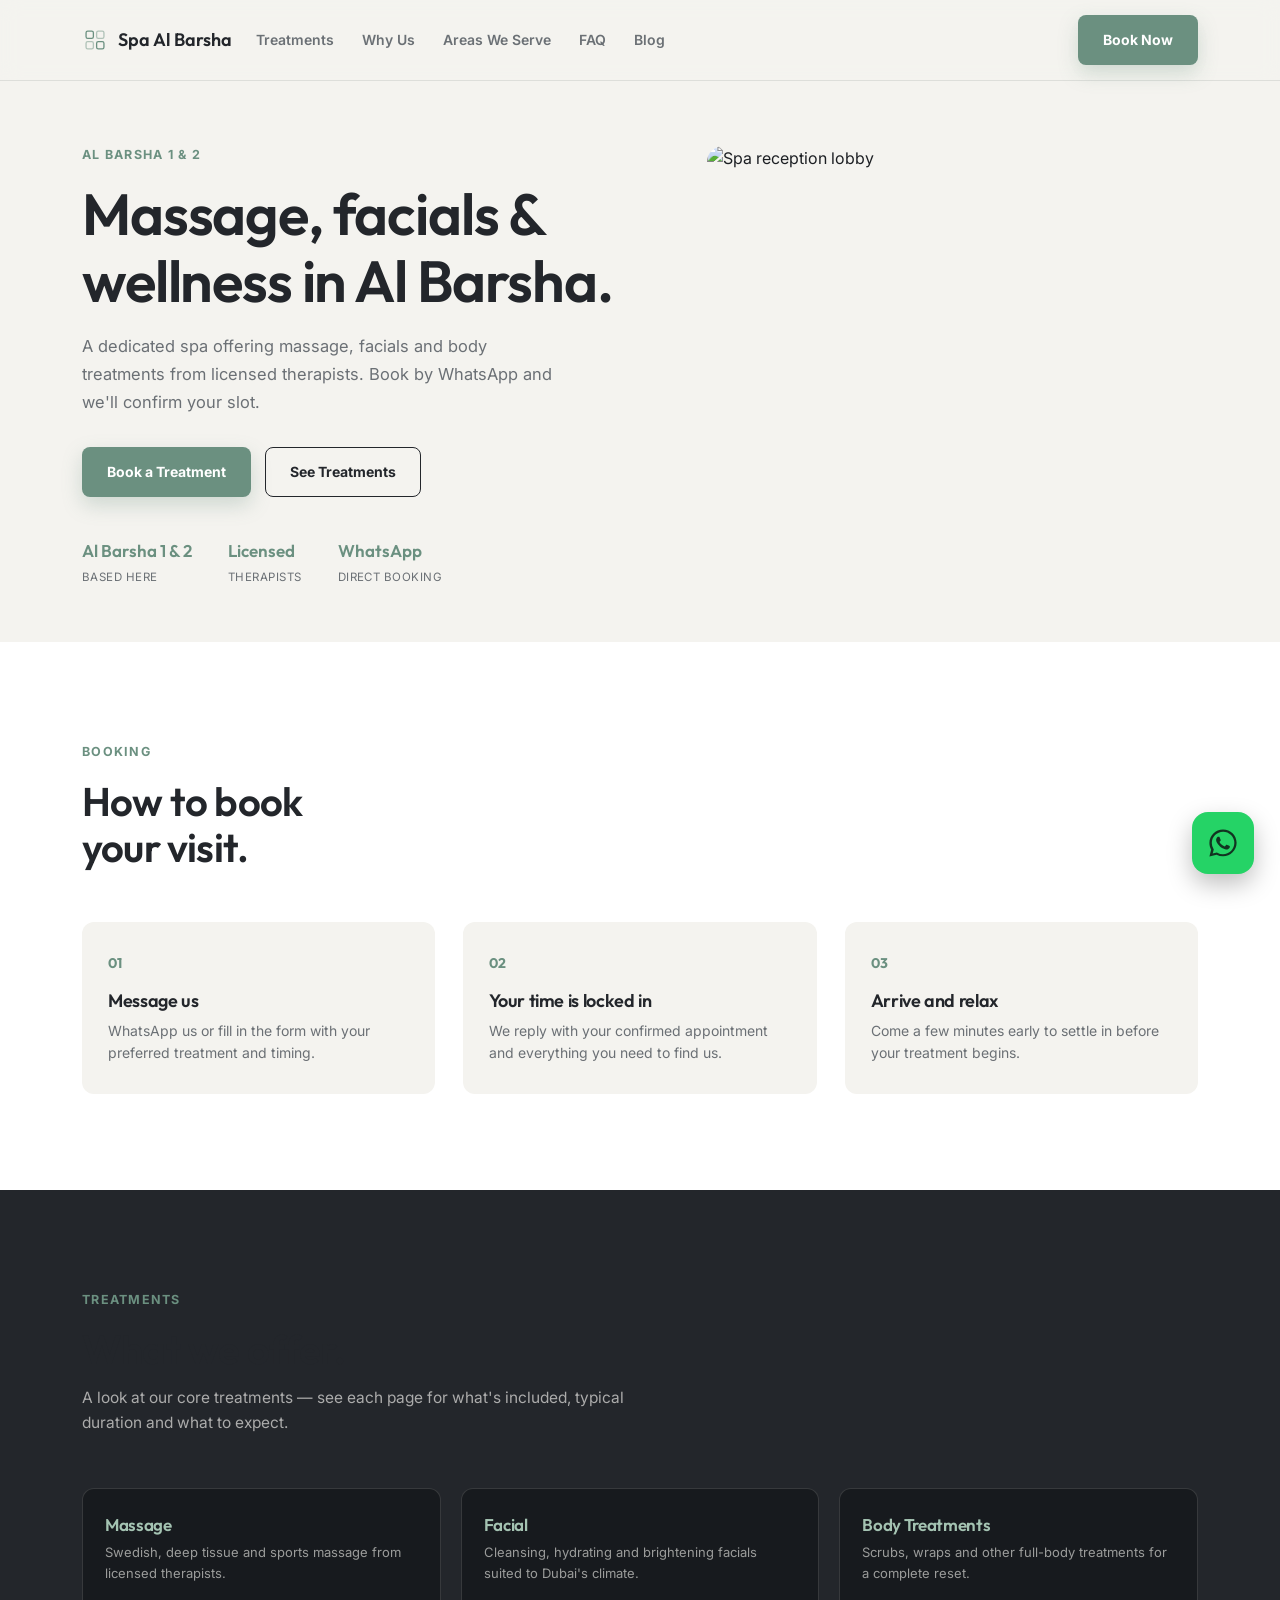
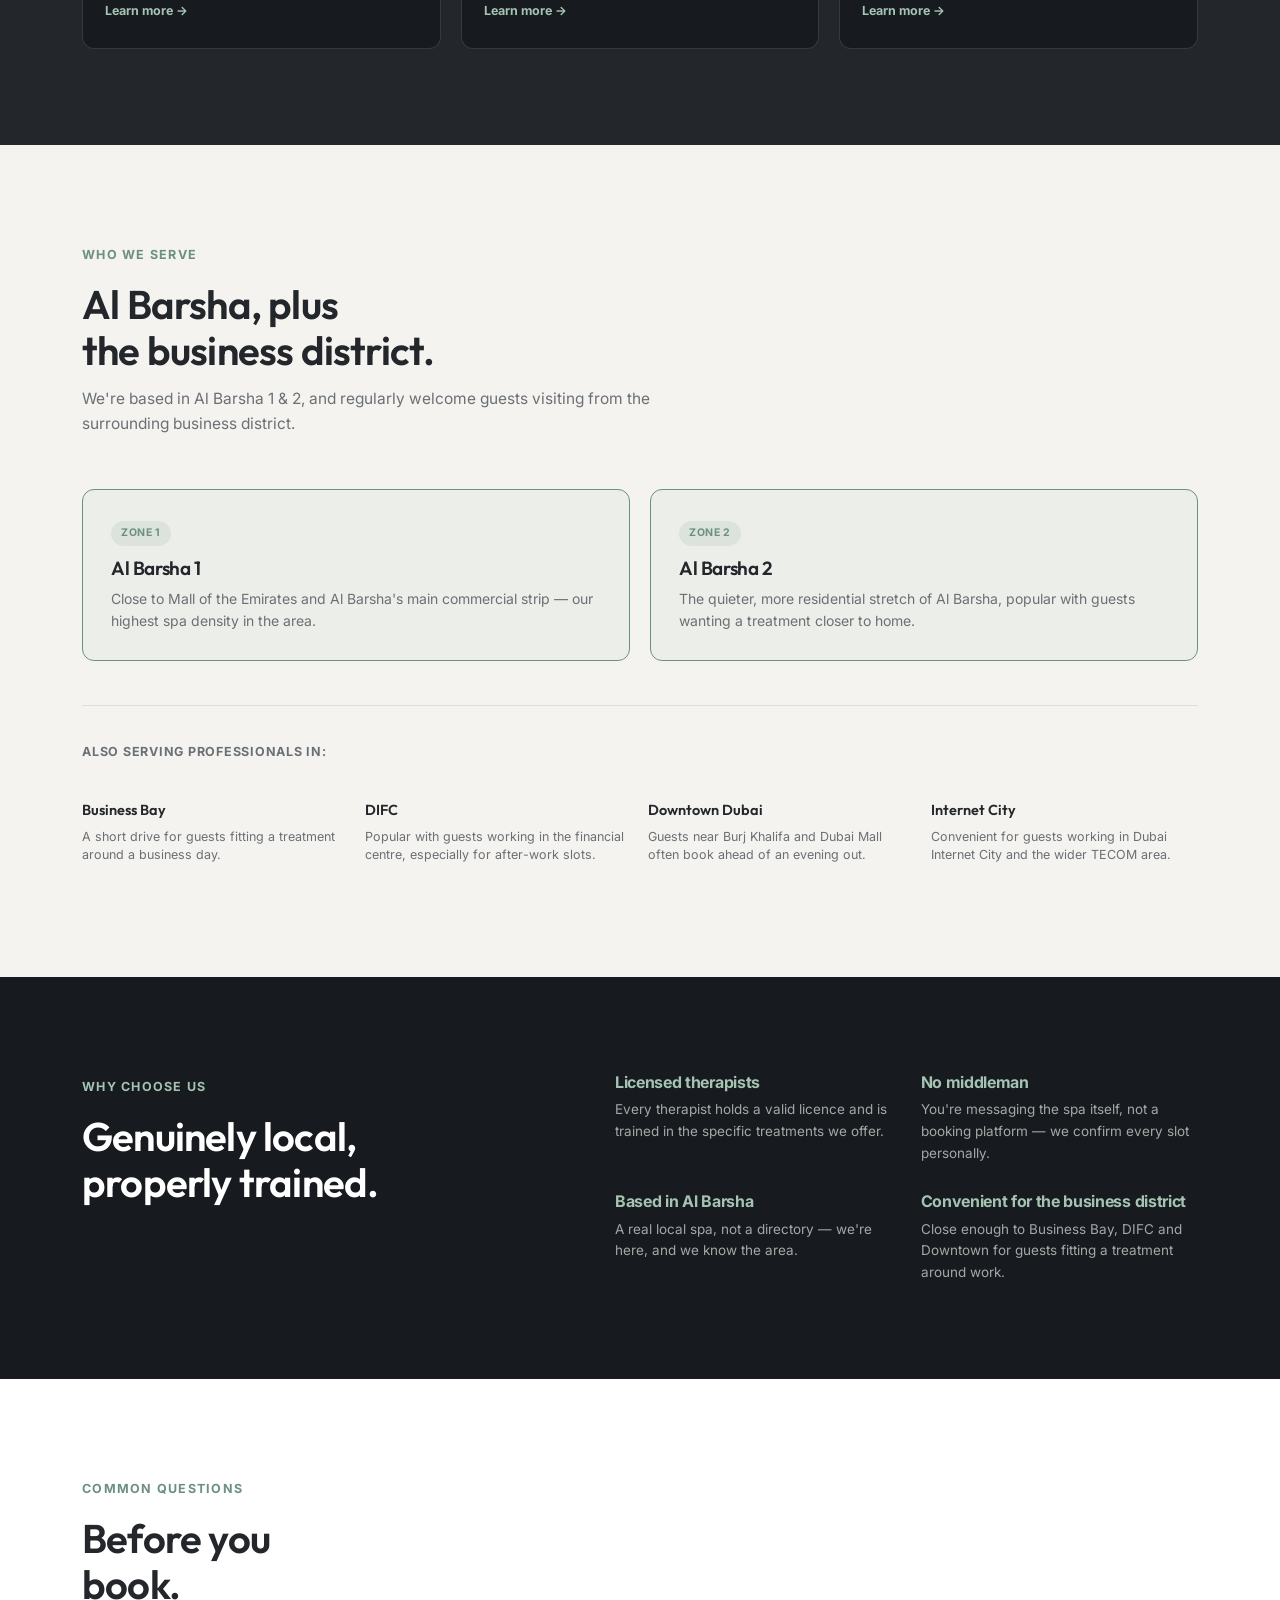
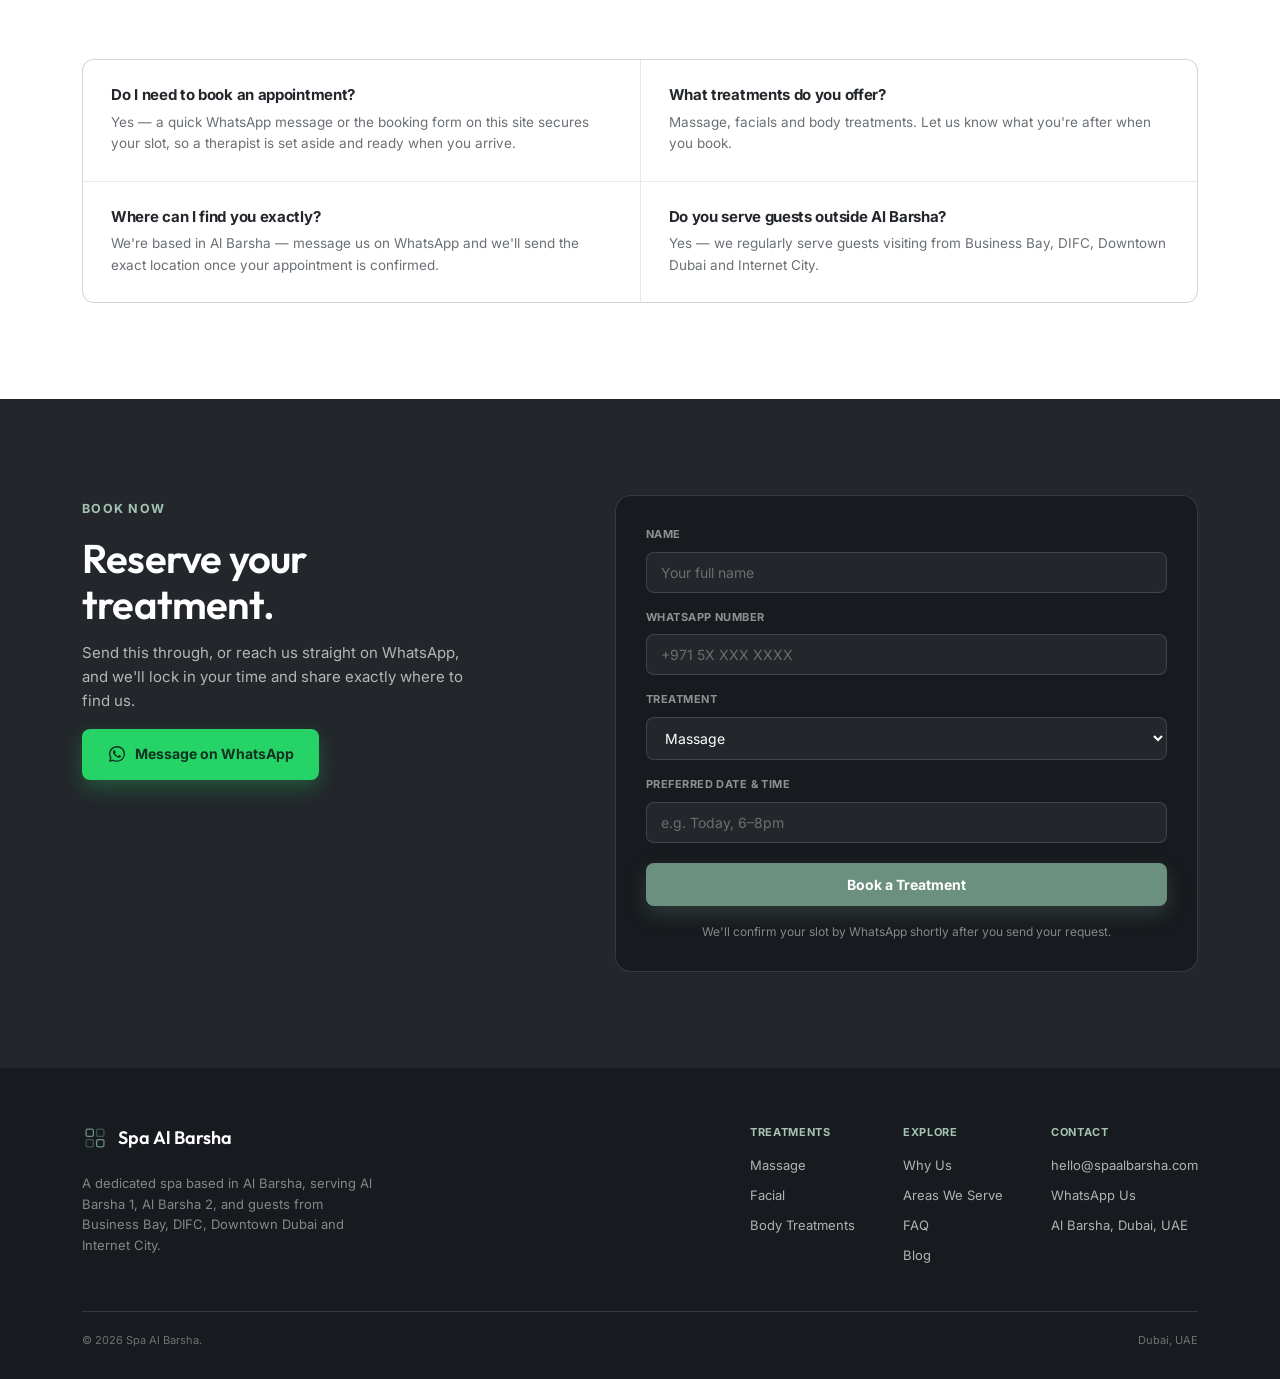
==== commit 7b330197: "Add files via upload" ====
--- a/index.html
+++ b/index.html
@@ -93,6 +93,7 @@
       <a href="#why">Why Us</a>
       <a href="#areas">Areas We Serve</a>
       <a href="#faq">FAQ</a>
+      <a href="blog.html">Blog</a>
     </div>
     <div class="nav-cta">
       <a class="btn btn-primary" href="#book">Book Now</a>
@@ -110,6 +111,7 @@
     <a href="#why">Why Us</a>
     <a href="#areas">Areas We Serve</a>
     <a href="#faq">FAQ</a>
+    <a href="blog.html">Blog</a>
     <a href="#book">Book Now</a>
   </div>
 </nav>
@@ -363,6 +365,7 @@
           <a href="#why">Why Us</a>
           <a href="#areas">Areas We Serve</a>
           <a href="#faq">FAQ</a>
+          <a href="blog.html">Blog</a>
         </div>
         <div class="footer-col">
           <h4>Contact</h4>
--- a/style.css
+++ b/style.css
@@ -137,12 +137,19 @@
 
 /* ===== AREAS ===== */
 .areas{ background:var(--cream); }
-.areas-grid{ display:grid; grid-template-columns:repeat(3,1fr); gap:20px; }
-.area-block{ background:var(--white); border:1px solid var(--line); border-radius:12px; padding:24px; }
+.areas-core-grid{ display:grid; grid-template-columns:1fr 1fr; gap:20px; margin-bottom:44px; }
+.area-block{ background:var(--white); border:1px solid var(--line); border-radius:12px; padding:28px; }
 .area-block-primary{ border-color:var(--sage); background:rgba(107,144,128,0.06); }
 .area-tag{ display:inline-block; font-size:10.5px; font-weight:700; text-transform:uppercase; letter-spacing:0.06em; color:var(--sage); background:rgba(107,144,128,0.12); padding:4px 10px; border-radius:999px; margin-bottom:12px; }
-.area-block h3{ font-size:17px; margin-bottom:8px; color:var(--charcoal); }
-.area-block p{ font-size:13.5px; color:var(--stone); line-height:1.55; }
+.area-block h3{ font-size:19px; margin-bottom:8px; color:var(--charcoal); }
+.area-block p{ font-size:14px; color:var(--stone); line-height:1.6; }
+
+.areas-secondary{ border-top:1px solid var(--line); padding-top:36px; }
+.areas-secondary-label{ font-size:12.5px; font-weight:700; text-transform:uppercase; letter-spacing:0.06em; color:var(--stone); margin-bottom:20px; }
+.areas-secondary-grid{ display:grid; grid-template-columns:repeat(4,1fr); gap:16px; }
+.area-block-light{ padding:16px 0; }
+.area-block-light h4{ font-family:var(--display); font-size:14.5px; font-weight:600; color:var(--charcoal); margin-bottom:6px; }
+.area-block-light p{ font-size:12.5px; color:var(--stone); line-height:1.5; }
 
 /* ===== WHY ===== */
 .why{ background:var(--charcoal-2); color:var(--white); }
@@ -227,7 +234,8 @@
   .hero-media img{ height:280px; }
   .how-grid{ grid-template-columns:1fr; }
   .treatment-grid{ grid-template-columns:1fr 1fr; }
-  .areas-grid{ grid-template-columns:1fr 1fr; }
+  .areas-core-grid{ grid-template-columns:1fr; }
+  .areas-secondary-grid{ grid-template-columns:1fr 1fr; }
   .why-grid{ grid-template-columns:1fr; gap:32px; }
   .why-list{ grid-template-columns:1fr; }
   .faq-list{ grid-template-columns:1fr; }
@@ -238,7 +246,7 @@
 @media (max-width: 560px){
   section{ padding:64px 0; }
   .treatment-grid{ grid-template-columns:1fr; }
-  .areas-grid{ grid-template-columns:1fr; }
+  .areas-secondary-grid{ grid-template-columns:1fr; }
   .match-form{ padding:22px; }
   .whatsapp-float{ right:16px; bottom:16px; width:54px; height:54px; }
 }
